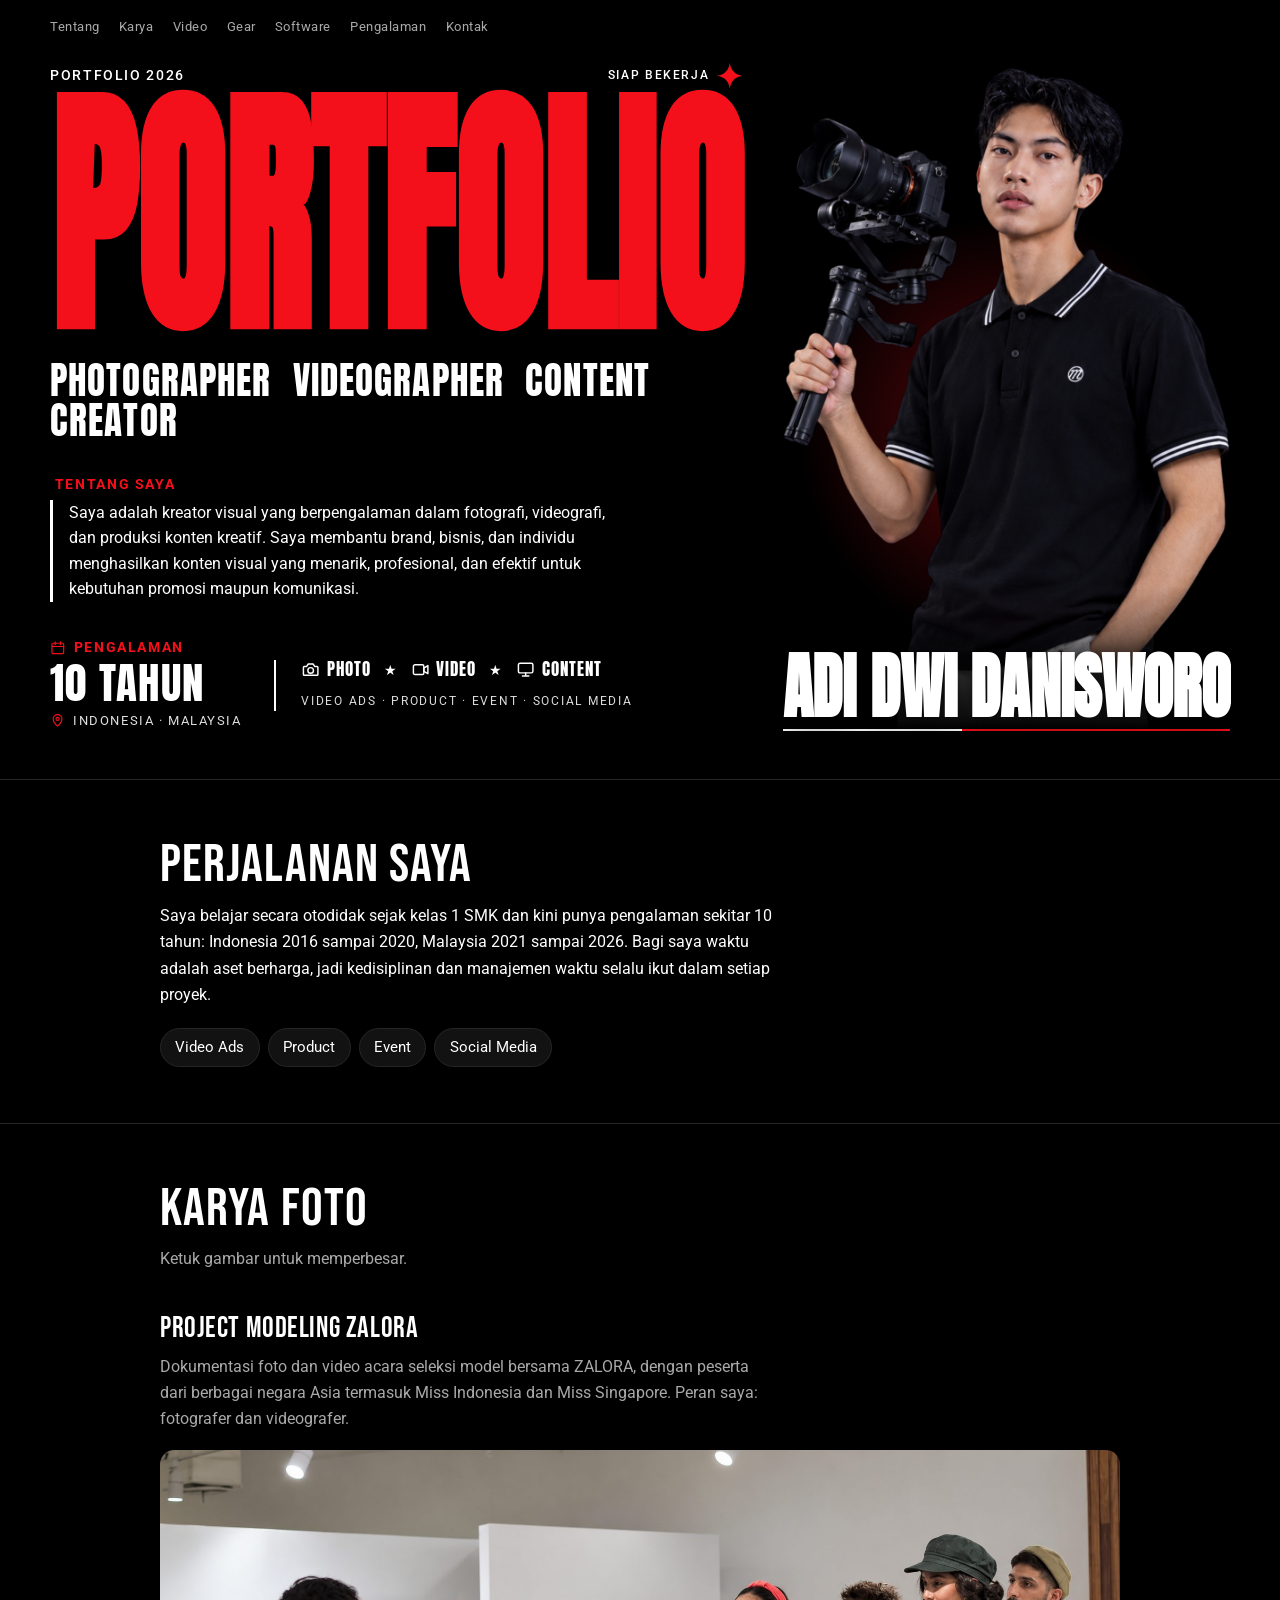
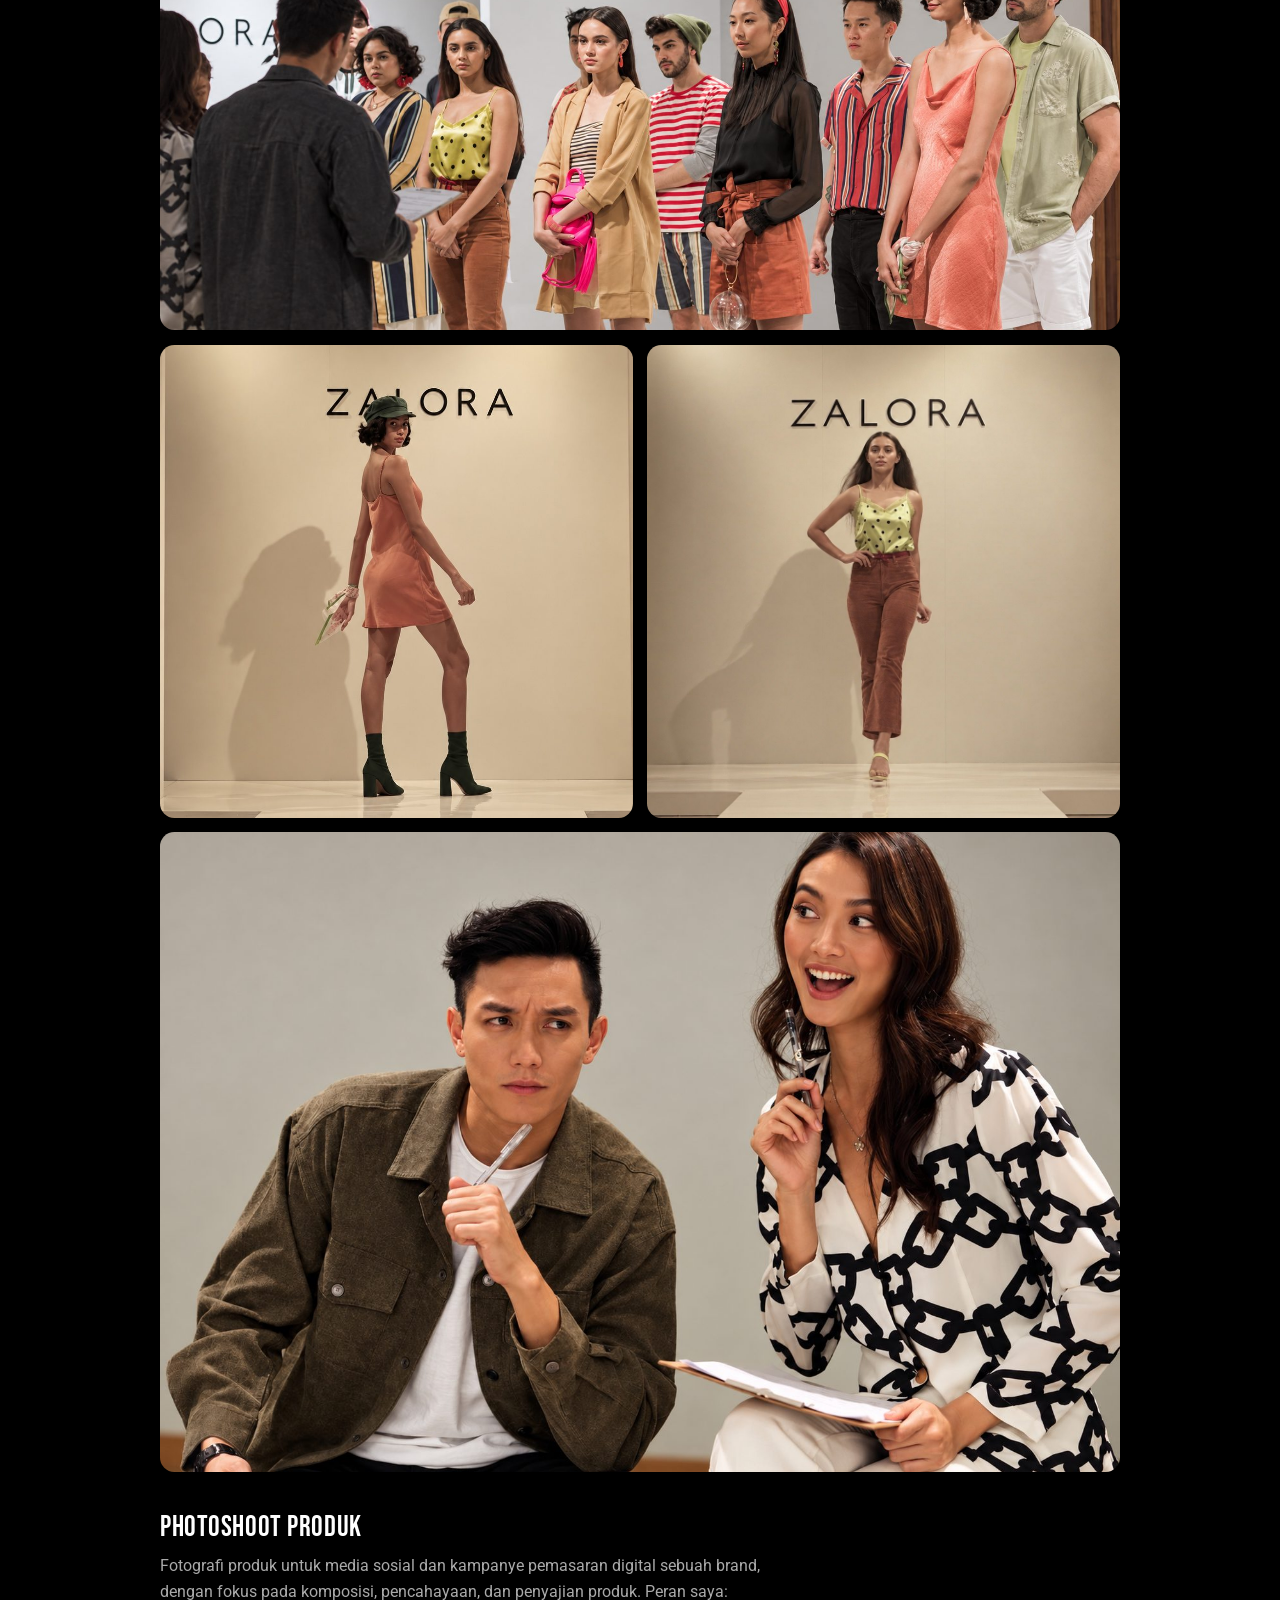
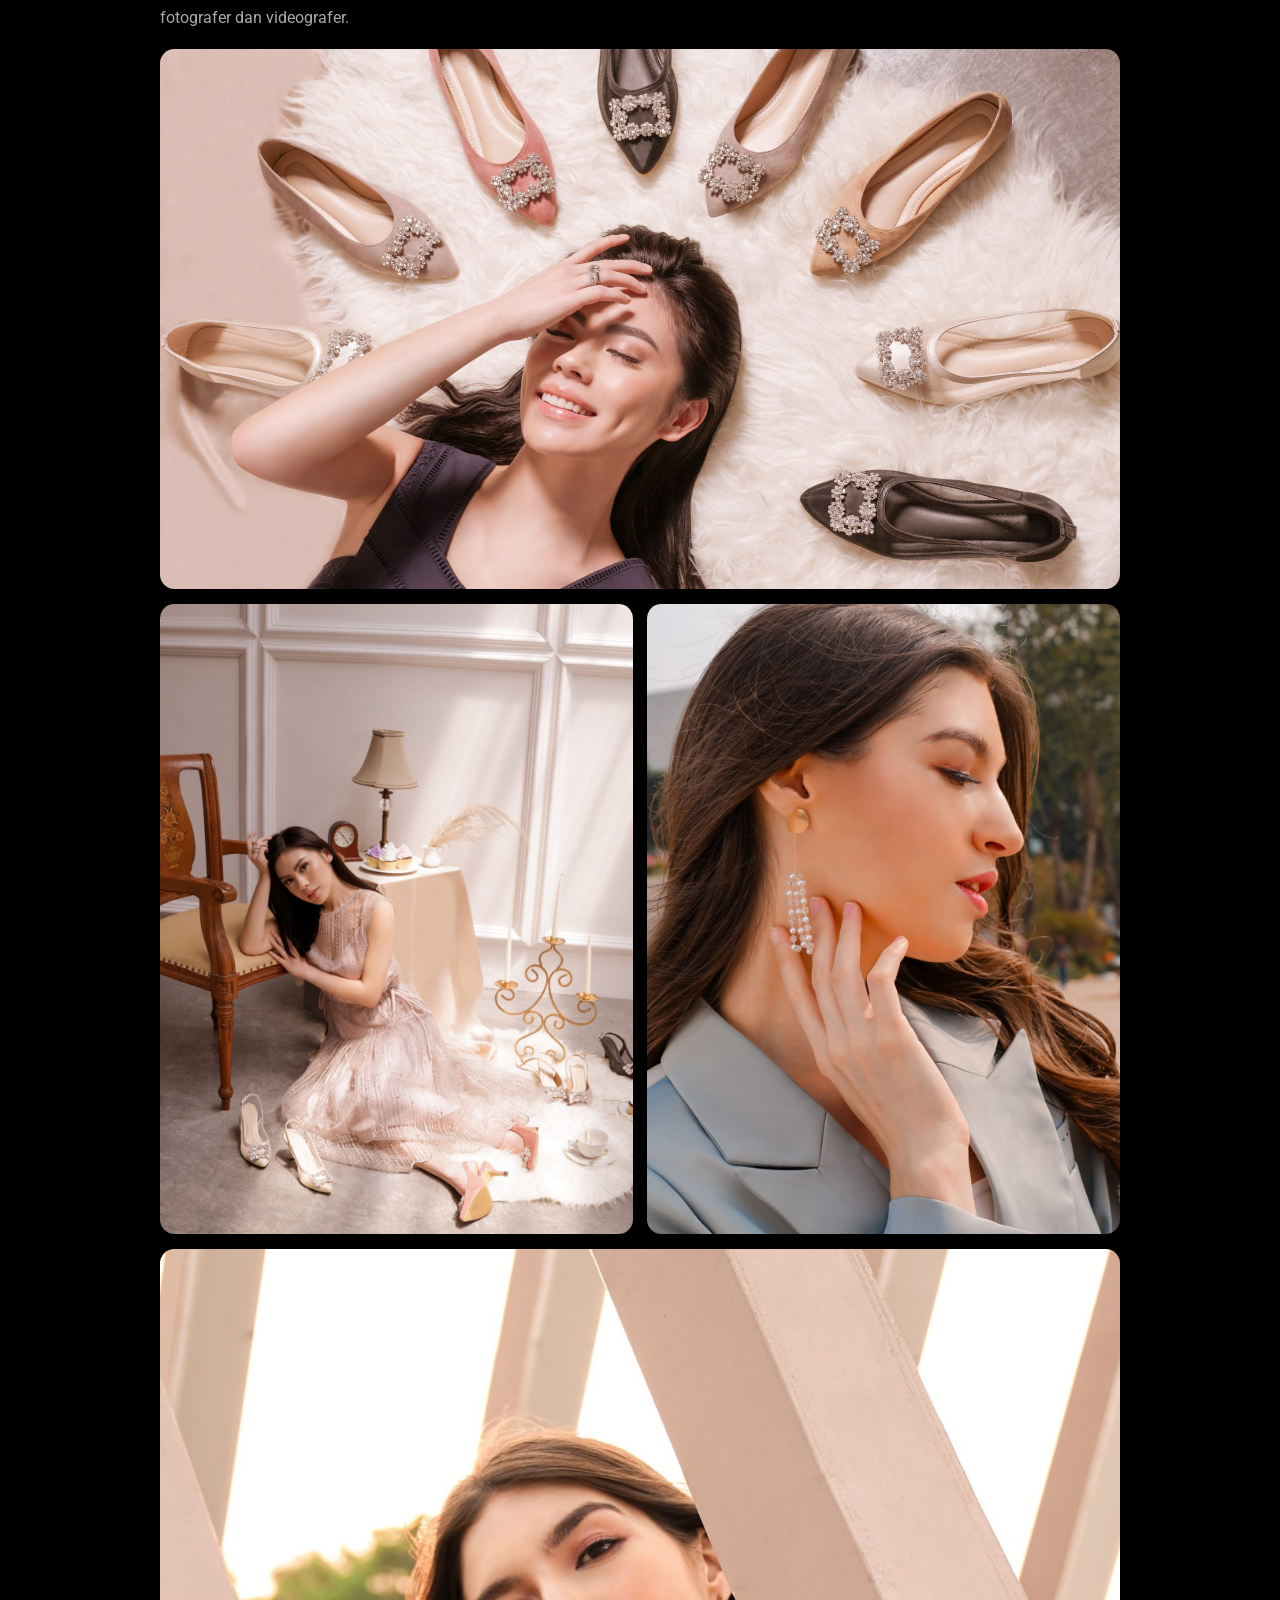
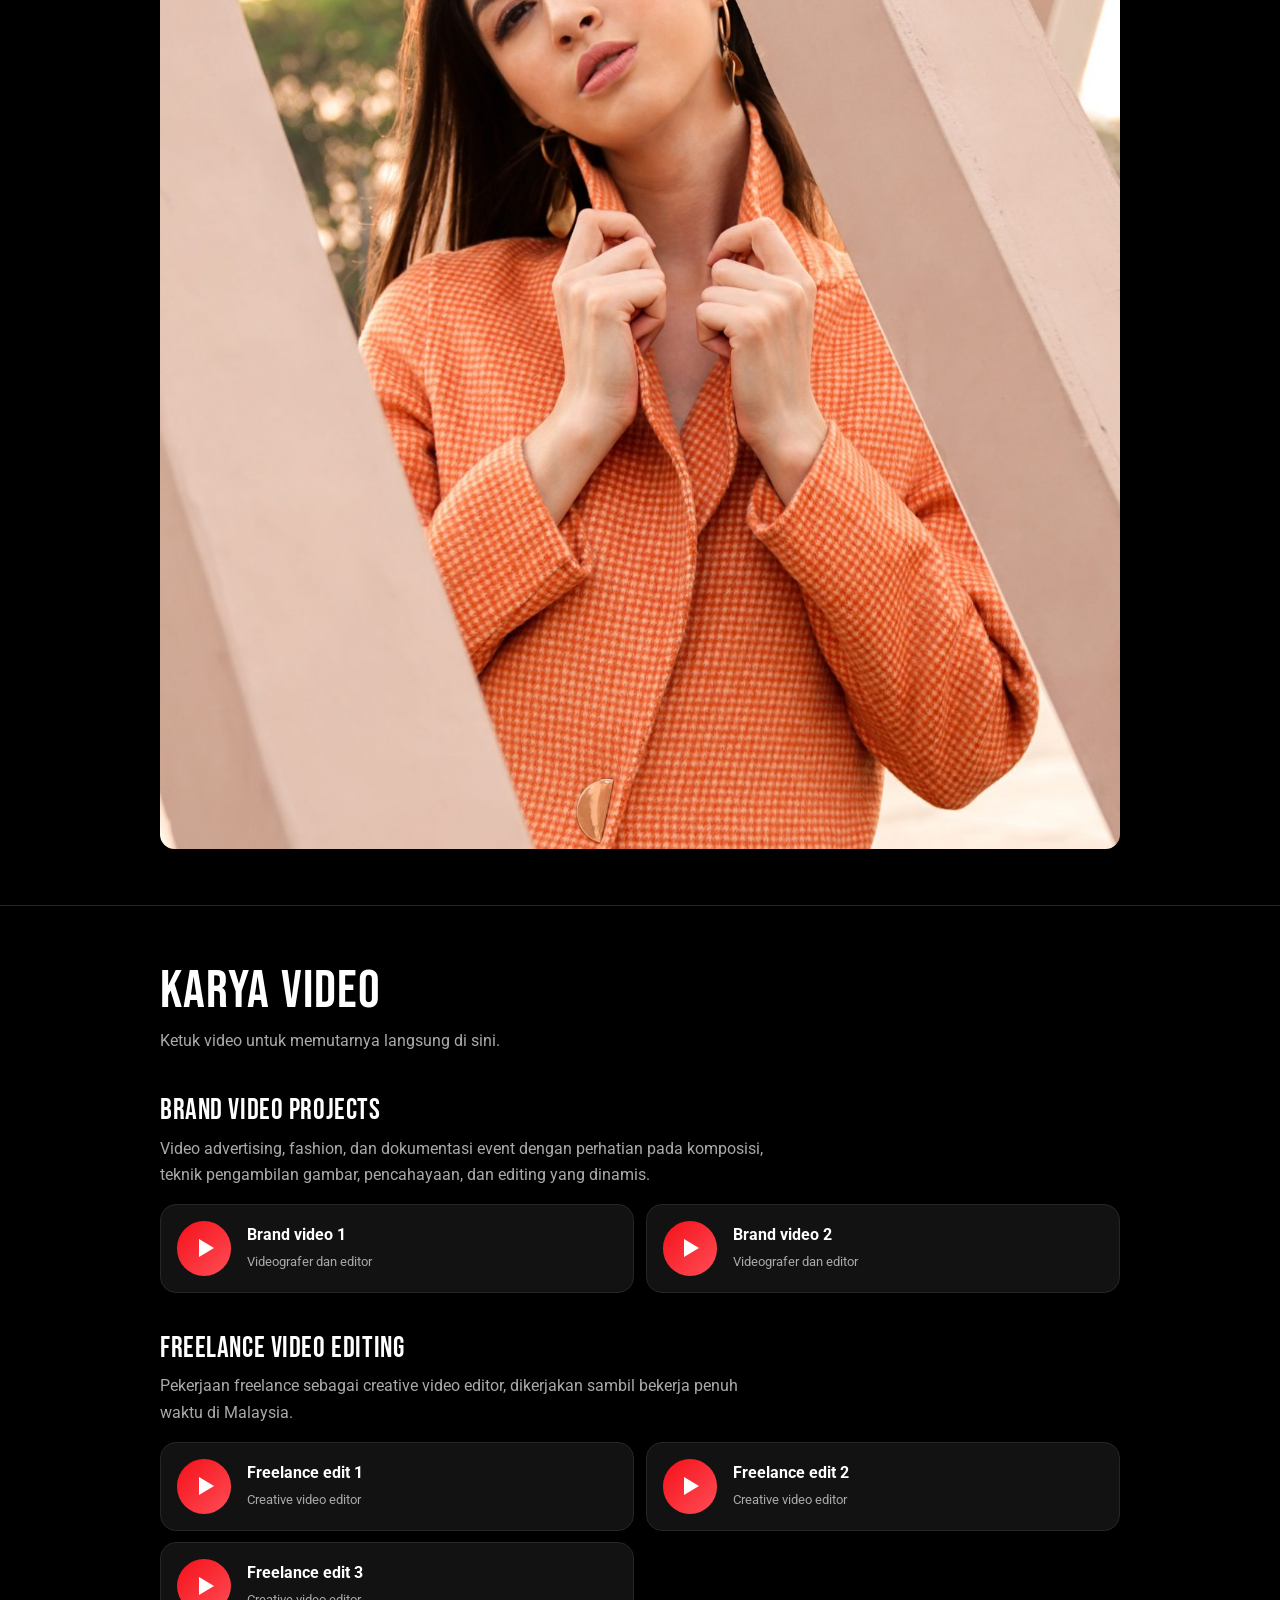
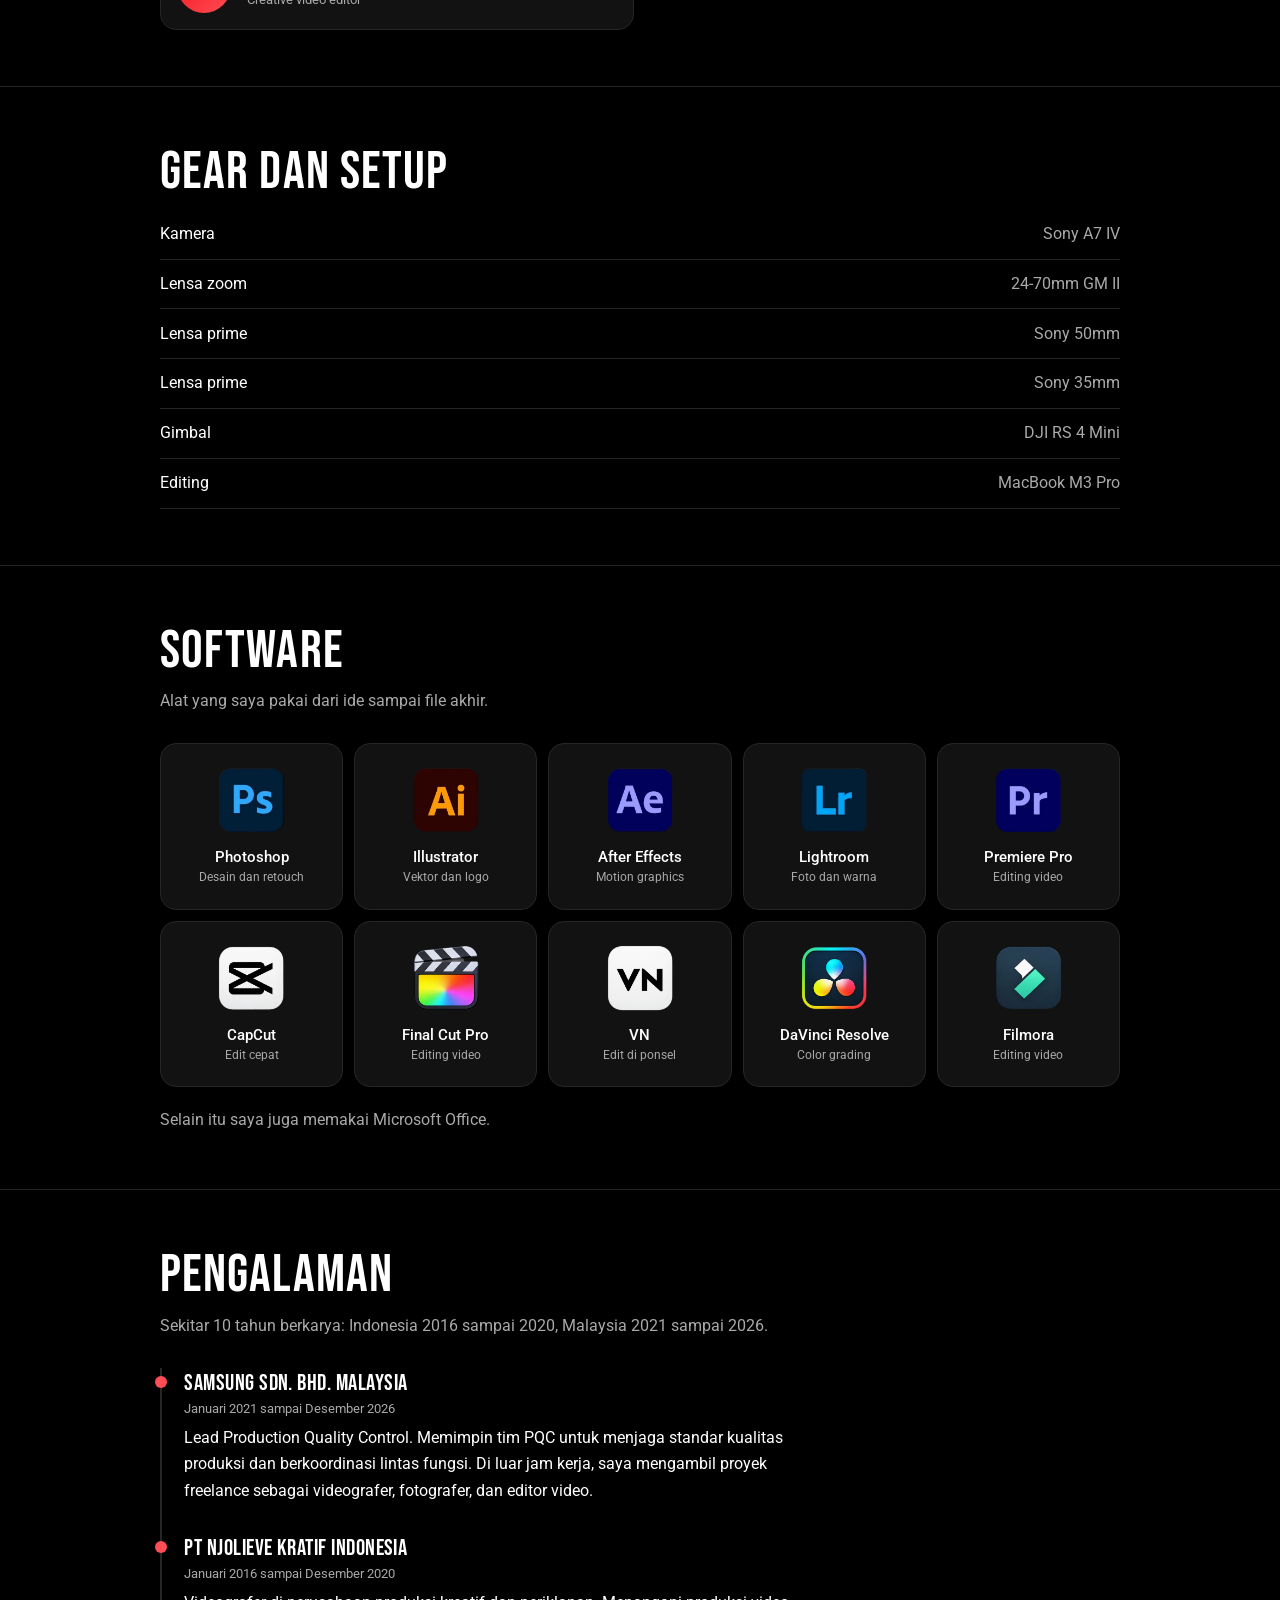
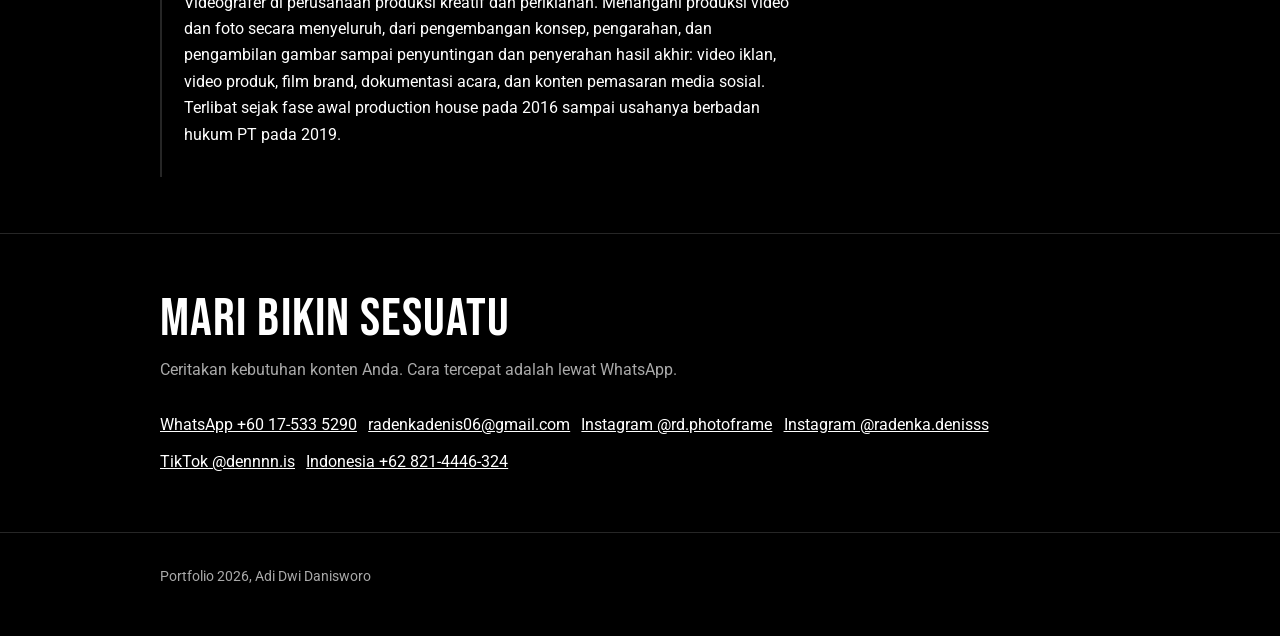
==== index 2.html @ 8a015403 "Add files via upload" ====
<!DOCTYPE html>
<html lang="id">
<head>
<meta charset="utf-8">
<meta name="viewport" content="width=device-width, initial-scale=1, viewport-fit=cover">
<title>Adi Dwi Danisworo | Portfolio 2026</title>
<link rel="icon" href="favicon.svg" type="image/svg+xml">
<meta property="og:title" content="Adi Dwi Danisworo | Portfolio 2026">
<meta property="og:image" content="assets/images/adi-hero.png">
<meta name="description" content="Portofolio fotografi, videografi, dan editing untuk brand, influencer, dan pemilik bisnis.">
<link rel="stylesheet" href="https://fonts.googleapis.com/css2?family=Anton&family=Bebas+Neue&family=Roboto:wght@400;500;700&display=swap">
<link rel="stylesheet" href="style.css">
</head>
<body>

<header class="hero">
<div class="wrap">
<nav aria-label="Navigasi">
<a href="#tentang">Tentang</a><a href="#karya">Karya</a><a href="#video">Video</a><a href="#alat">Gear</a><a href="#software">Software</a><a href="#pengalaman">Pengalaman</a><a href="#kontak">Kontak</a>
</nav>
<div class="poster">
<div class="topbar"><span>PORTFOLIO 2026</span><span class="ready">SIAP BEKERJA <svg class="spark" viewBox="0 0 24 24" aria-hidden="true"><path d="M12 0c1 7 5 11 12 12-7 1-11 5-12 12-1-7-5-11-12-12 7-1 11-5 12-12z" fill="currentColor"/></svg></span></div>
<h1 aria-label="Portfolio"><svg viewBox="0 0 1000 340" role="presentation"><text x="0" y="322" font-size="380" textLength="1000" lengthAdjust="spacingAndGlyphs">PORTFOLIO</text></svg></h1>
<p class="roles">PHOTOGRAPHER VIDEOGRAPHER CONTENT CREATOR</p>
<figure class="hr"><img src="assets/images/adi-hero.png" alt="Adi Dwi Danisworo memegang kamera di atas gimbal" width="1000" height="1494"><figcaption><b aria-label="Adi Dwi Danisworo"><svg viewBox="0 0 1000 150" role="presentation"><text x="0" y="140" font-size="160" textLength="1000" lengthAdjust="spacingAndGlyphs">ADI DWI DANISWORO</text></svg></b><span class="line"></span></figcaption></figure>
<div class="about2" id="tentang"><h2 class="lab">TENTANG SAYA</h2><p>Saya adalah kreator visual yang berpengalaman dalam fotografi, videografi, dan produksi konten kreatif. Saya membantu brand, bisnis, dan individu menghasilkan konten visual yang menarik, profesional, dan efektif untuk kebutuhan promosi maupun komunikasi.</p></div>
<div class="facts">
<div class="exp"><p class="lab"><svg class="i" viewBox="0 0 24 24" aria-hidden="true"><rect x="3" y="5" width="18" height="16" rx="2"/><path d="M3 10h18M8 3v4M16 3v4"/></svg>PENGALAMAN</p><p class="big">10 TAHUN</p><p class="loc"><svg class="i" viewBox="0 0 24 24" aria-hidden="true"><path d="M12 21s7-6.2 7-11.5A7 7 0 0 0 5 9.5C5 14.8 12 21 12 21z"/><circle cx="12" cy="9.5" r="2.5"/></svg>INDONESIA · MALAYSIA</p></div>
<div class="cats"><p class="trio"><span><svg class="i" viewBox="0 0 24 24" aria-hidden="true"><path d="M4 8h3l2-3h6l2 3h3a1 1 0 0 1 1 1v9a1 1 0 0 1-1 1H4a1 1 0 0 1-1-1V9a1 1 0 0 1 1-1z"/><circle cx="12" cy="13" r="3.5"/></svg>PHOTO</span><i>★</i><span><svg class="i" viewBox="0 0 24 24" aria-hidden="true"><rect x="3" y="6" width="13" height="12" rx="2"/><path d="M16 10l5-3v10l-5-3z"/></svg>VIDEO</span><i>★</i><span><svg class="i" viewBox="0 0 24 24" aria-hidden="true"><rect x="3" y="4" width="18" height="12" rx="2"/><path d="M8 20h8M12 16v4"/></svg>CONTENT</span></p><p class="tagline">VIDEO ADS · PRODUCT · EVENT · SOCIAL MEDIA</p></div>
</div>
</div>
</div>
</header>

<main>
<section id="perjalanan" class="about">
<div class="wrap">
<h2>Perjalanan saya</h2>
<p>Saya belajar secara otodidak sejak kelas 1 SMK dan kini punya pengalaman sekitar 10 tahun: Indonesia 2016 sampai 2020, Malaysia 2021 sampai 2026. Bagi saya waktu adalah aset berharga, jadi kedisiplinan dan manajemen waktu selalu ikut dalam setiap proyek.</p>
<ul class="tags">
<li>Video Ads</li><li>Product</li><li>Event</li><li>Social Media</li>
</ul>
</div>
</section>

<section id="karya">
<div class="wrap">
<h2>Karya foto</h2>
<p class="sub">Ketuk gambar untuk memperbesar.</p>

<h3>Project modeling ZALORA</h3>
<p class="sub" style="margin-bottom:0">Dokumentasi foto dan video acara seleksi model bersama ZALORA, dengan peserta dari berbagai negara Asia termasuk Miss Indonesia dan Miss Singapore. Peran saya: fotografer dan videografer.</p>
<div class="mosaic">
<img class="w a21" src="assets/images/zalora-grup.jpg" alt="Para peserta seleksi model ZALORA berbaris mendengarkan arahan" loading="lazy">
<img class="a11" src="assets/images/zalora-topi.jpg" alt="Model berpose di depan logo ZALORA dengan topi hijau" loading="lazy">
<img class="a11" src="assets/images/zalora-runway.jpg" alt="Model berjalan di runway ZALORA" loading="lazy">
<img class="w a32" src="assets/images/zalora-juri.jpg" alt="Dua juri mencatat saat seleksi model" loading="lazy">
</div>

<h3>Photoshoot produk</h3>
<p class="sub" style="margin-bottom:0">Fotografi produk untuk media sosial dan kampanye pemasaran digital sebuah brand, dengan fokus pada komposisi, pencahayaan, dan penyajian produk. Peran saya: fotografer dan videografer.</p>
<div class="mosaic">
<img class="w a169" src="assets/images/produk-sepatu.jpg" alt="Model berbaring di karpet bulu dikelilingi sepatu flat berhias kristal" loading="lazy">
<img class="a34" src="assets/images/produk-kursi.jpg" alt="Model duduk di samping kursi klasik dengan sepatu hak tinggi di sekitarnya" loading="lazy">
<img class="a34" src="assets/images/produk-anting.jpg" alt="Close-up anting manik-manik dengan blazer abu-abu" loading="lazy">
<img class="w a45" src="assets/images/produk-jaket.jpg" alt="Model dengan mantel oranye di antara balok beton" loading="lazy">
</div>
</div>
</section>

<section id="video">
<div class="wrap">
<h2>Karya video</h2>
<p class="sub">Ketuk video untuk memutarnya langsung di sini.</p>

<h3>Brand video projects</h3>
<p class="sub" style="margin-bottom:0">Video advertising, fashion, dan dokumentasi event dengan perhatian pada komposisi, teknik pengambilan gambar, pencahayaan, dan editing yang dinamis.</p>
<div class="vids">
<div class="vid" data-id="1EBnQZQ3IxUgjmAhiGLMhx25iZJbSlHqN"><button type="button" class="vbtn"><span class="play"></span><span><b>Brand video 1</b><small>Videografer dan editor</small></span></button></div>
<div class="vid" data-id="1_sR3R-W6dTUoqHLaCCh3W-YQVJC3bsXZ"><button type="button" class="vbtn"><span class="play"></span><span><b>Brand video 2</b><small>Videografer dan editor</small></span></button></div>
</div>

<h3>Freelance video editing</h3>
<p class="sub" style="margin-bottom:0">Pekerjaan freelance sebagai creative video editor, dikerjakan sambil bekerja penuh waktu di Malaysia.</p>
<div class="vids">
<div class="vid" data-id="11sUFPBlH6JbHPIhqc1RoOEINfWGJs406"><button type="button" class="vbtn"><span class="play"></span><span><b>Freelance edit 1</b><small>Creative video editor</small></span></button></div>
<div class="vid" data-id="18ALA9jjjHBnhwu6onAmQ1Ac5joZSNJK-"><button type="button" class="vbtn"><span class="play"></span><span><b>Freelance edit 2</b><small>Creative video editor</small></span></button></div>
<div class="vid" data-id="12ujKWf9VUYb9aiE_YGRskacK6qzGVZDB"><button type="button" class="vbtn"><span class="play"></span><span><b>Freelance edit 3</b><small>Creative video editor</small></span></button></div>
</div>
</div>
</section>

<section id="alat">
<div class="wrap">
<h2>Gear dan setup</h2>
<ul class="list">
<li><span>Kamera</span><span>Sony A7 IV</span></li>
<li><span>Lensa zoom</span><span>24-70mm GM II</span></li>
<li><span>Lensa prime</span><span>Sony 50mm</span></li>
<li><span>Lensa prime</span><span>Sony 35mm</span></li>
<li><span>Gimbal</span><span>DJI RS 4 Mini</span></li>
<li><span>Editing</span><span>MacBook M3 Pro</span></li>
</ul>
</div>
</section>

<section id="software">
<div class="wrap">
<h2>Software</h2>
<p class="sub">Alat yang saya pakai dari ide sampai file akhir.</p>
<ul class="sw">
<li><span class="ic" style="--x:0;--y:0" role="img" aria-label="Logo Photoshop"></span><span class="nm"><b>Photoshop</b><small>Desain dan retouch</small></span></li>
<li><span class="ic" style="--x:1;--y:0" role="img" aria-label="Logo Illustrator"></span><span class="nm"><b>Illustrator</b><small>Vektor dan logo</small></span></li>
<li><span class="ic" style="--x:2;--y:0" role="img" aria-label="Logo After Effects"></span><span class="nm"><b>After Effects</b><small>Motion graphics</small></span></li>
<li><span class="ic" style="--x:3;--y:0" role="img" aria-label="Logo Lightroom"></span><span class="nm"><b>Lightroom</b><small>Foto dan warna</small></span></li>
<li><span class="ic" style="--x:4;--y:0" role="img" aria-label="Logo Premiere Pro"></span><span class="nm"><b>Premiere Pro</b><small>Editing video</small></span></li>
<li><span class="ic" style="--x:0;--y:1" role="img" aria-label="Logo CapCut"></span><span class="nm"><b>CapCut</b><small>Edit cepat</small></span></li>
<li><span class="ic" style="--x:1;--y:1" role="img" aria-label="Logo Final Cut Pro"></span><span class="nm"><b>Final Cut Pro</b><small>Editing video</small></span></li>
<li><span class="ic" style="--x:2;--y:1" role="img" aria-label="Logo VN"></span><span class="nm"><b>VN</b><small>Edit di ponsel</small></span></li>
<li><span class="ic" style="--x:3;--y:1" role="img" aria-label="Logo DaVinci Resolve"></span><span class="nm"><b>DaVinci Resolve</b><small>Color grading</small></span></li>
<li><span class="ic" style="--x:4;--y:1" role="img" aria-label="Logo Filmora"></span><span class="nm"><b>Filmora</b><small>Editing video</small></span></li>
</ul>
<p class="sub" style="margin:1.2rem 0 0">Selain itu saya juga memakai Microsoft Office.</p>
</div>
</section>

<section id="pengalaman">
<div class="wrap">
<h2>Pengalaman</h2>
<p class="sub">Sekitar 10 tahun berkarya: Indonesia 2016 sampai 2020, Malaysia 2021 sampai 2026.</p>
<div class="tl">
<div><b>Samsung Sdn. Bhd. Malaysia</b><small>Januari 2021 sampai Desember 2026</small><p>Lead Production Quality Control. Memimpin tim PQC untuk menjaga standar kualitas produksi dan berkoordinasi lintas fungsi. Di luar jam kerja, saya mengambil proyek freelance sebagai videografer, fotografer, dan editor video.</p></div>
<div><b>PT Njolieve Kratif Indonesia</b><small>Januari 2016 sampai Desember 2020</small><p>Videografer di perusahaan produksi kreatif dan periklanan. Menangani produksi video dan foto secara menyeluruh, dari pengembangan konsep, pengarahan, dan pengambilan gambar sampai penyuntingan dan penyerahan hasil akhir: video iklan, video produk, film brand, dokumentasi acara, dan konten pemasaran media sosial. Terlibat sejak fase awal production house pada 2016 sampai usahanya berbadan hukum PT pada 2019.</p></div>
</div>
</div>
</section>

<section id="kontak">
<div class="wrap">
<h2>Mari bikin sesuatu</h2>
<p class="sub">Ceritakan kebutuhan konten Anda. Cara tercepat adalah lewat WhatsApp.</p>
<div class="contact">
<a class="btn main" href="https://wa.me/60175335290" target="_blank" rel="noopener">WhatsApp +60 17-533 5290</a>
<a class="btn" href="mailto:radenkadenis06@gmail.com">radenkadenis06@gmail.com</a>
<a class="btn" href="https://www.instagram.com/rd.photoframe" target="_blank" rel="noopener">Instagram @rd.photoframe</a>
<a class="btn" href="https://www.instagram.com/radenka.denisss" target="_blank" rel="noopener">Instagram @radenka.denisss</a>
<a class="btn" href="https://www.tiktok.com/@dennnn.is" target="_blank" rel="noopener">TikTok @dennnn.is</a>
<a class="btn" href="tel:+628214446324">Indonesia +62 821-4446-324</a>
</div>
</div>
</section>
</main>

<footer><div class="wrap">Portfolio 2026, Adi Dwi Danisworo</div></footer>

<dialog id="lb" aria-label="Pratinjau gambar"><img alt=""></dialog>
<script src="script.js" defer></script>
<script>
(function(){var i=document.querySelector('.hr img'),n=['adi-hero.PNG','hero.png','hero.PNG','hero.JPEG','hero.jpg'],k=0;
if(!i)return;i.addEventListener('error',function(){if(k<n.length){i.src='assets/images/'+n[k++];}});})();
</script>
</body>
</html>
---- style.css ----
:root{--ink:#000;--panel:#121212;--line:#262626;--text:#fff;--muted:#a9a9a9;--lav:#f4101a;--red:#f4101a;--peach:#ff4d55;
--display:"Bebas Neue","Oswald","Arial Narrow",sans-serif;--head:"Anton","Impact","Haettenschweiler","Arial Narrow Bold",sans-serif;--cond:"Bebas Neue","Oswald","Arial Narrow",sans-serif;--body:"Roboto",system-ui,-apple-system,"Segoe UI",sans-serif;
color-scheme:dark;box-sizing:border-box;padding-top:env(safe-area-inset-top,0px);padding-bottom:env(safe-area-inset-bottom,0px)}
html{scroll-behavior:smooth;scroll-padding-top:env(safe-area-inset-top,0px)}
*,*::before,*::after{box-sizing:inherit}
body{margin:0;background:var(--ink);color:var(--text);font:400 1rem/1.65 var(--body);-webkit-text-size-adjust:100%}
a{color:inherit}
img{display:block;max-width:100%}
.wrap{width:min(100% - 2.5rem,960px);margin-inline:auto}
:focus-visible{outline:2px solid var(--lav);outline-offset:3px}

/* hero poster */
.hero{padding:1rem 0 3rem;background:#000;overflow:hidden}
.hero .wrap{width:min(100% - 2.5rem,1180px)}
nav{display:flex;flex-wrap:wrap;gap:.4rem 1.2rem;font-size:.82rem;color:var(--muted);margin-bottom:1.6rem;letter-spacing:.04em}
nav a{text-decoration:none}
nav a:hover{color:#fff}
.poster{display:grid;grid-template-columns:minmax(0,1fr);gap:1rem}
.topbar{display:flex;justify-content:space-between;align-items:center;font:500 .85rem/1 var(--body);letter-spacing:.12em}
.ready{display:flex;align-items:center;gap:.5rem;font-size:.72rem}
.spark{width:1.6rem;height:1.6rem;color:var(--red)}
h1{margin:0;line-height:0;color:var(--red)}
h1 svg{display:block;width:100%;height:auto;overflow:visible}
h1 text{fill:currentColor;font-family:var(--head)}
.roles{margin:0;font:400 clamp(1.3rem,5.6vw,1.9rem)/1.1 var(--head);letter-spacing:.03em;word-spacing:.3em}
.hr{position:relative;margin:.5rem auto 0;width:min(100%,400px)}
.hr::before{content:"";position:absolute;inset:10% -15% 0;background:radial-gradient(closest-side,rgba(244,16,26,.38),rgba(244,16,26,0) 72%);z-index:0}
.hr img{position:relative;z-index:1;width:100%;height:auto}
.hr figcaption{position:absolute;z-index:2;left:0;right:0;bottom:0;text-align:center}
.hr b{display:block;line-height:0;filter:drop-shadow(0 2px 12px #000)}
.hr b svg{display:block;width:100%;height:auto;overflow:visible}
.hr b text{fill:#fff;font-family:var(--head)}
.line{display:block;height:2px;margin-top:.5rem;background:linear-gradient(90deg,#fff 0 40%,var(--red) 40%)}
.lab{margin:0 0 .5rem;font:700 .85rem/1 var(--body);letter-spacing:.12em;color:var(--red)}
.about2 .lab{padding-left:.3rem}
.about2 p{margin:0;padding-left:1rem;border-left:3px solid #fff;max-width:36rem;line-height:1.6}
.facts{display:grid;gap:1.4rem}
.exp .lab{display:flex;align-items:center;gap:.5rem;margin-bottom:.2rem}
.exp .big{margin:0;font:400 2.7rem/1.1 var(--head);letter-spacing:.03em}
.loc{display:flex;align-items:center;gap:.5rem;margin:.2rem 0 0;font-size:.82rem;letter-spacing:.12em;color:#ddd}
.i{width:1.15em;height:1.15em;flex:none;fill:none;stroke:currentColor;stroke-width:1.8;stroke-linecap:round;stroke-linejoin:round}
.exp .i{color:var(--red)}
.trio{display:flex;align-items:center;flex-wrap:wrap;gap:.5rem .8rem;margin:0 0 .7rem;font:400 1.05rem/1 var(--head);letter-spacing:.06em}
.trio span{display:flex;align-items:center;gap:.4rem}
.trio i{font-style:normal;font-size:.9rem}
.tagline{margin:0;font-size:.78rem;letter-spacing:.14em;color:#ddd}

/* sections */
section{padding:3.5rem 0;border-top:1px solid var(--line)}
h2{font:800 clamp(1.9rem,6vw,2.8rem)/1.05 var(--display);margin:0 0 .6rem;letter-spacing:-.01em}
.sub{color:var(--muted);max-width:38rem;margin:0 0 1.8rem}
h3{font:600 1.25rem/1.25 var(--display);margin:2.4rem 0 .4rem}
.about p{max-width:40rem;margin:0 0 1rem}
.tags{display:flex;flex-wrap:wrap;gap:.5rem;padding:0;margin:1.2rem 0 0;list-style:none}
.tags li{padding:.4rem .9rem;border:1px solid var(--line);border-radius:999px;font-size:.92rem;background:var(--panel)}

.mosaic{display:grid;grid-template-columns:1fr 1fr;gap:.6rem;margin-top:1.1rem}
.mosaic img{width:100%;height:100%;object-fit:cover;border-radius:.9rem;cursor:zoom-in;transition:transform .25s}
.mosaic img:hover{transform:scale(1.01)}
.mosaic .w{grid-column:1/-1}
.a169{aspect-ratio:16/9}.a21{aspect-ratio:2/1}.a32{aspect-ratio:3/2}.a11{aspect-ratio:1}.a34{aspect-ratio:3/4}.a45{aspect-ratio:4/5}

.vids{display:grid;gap:.7rem;margin-top:1rem}
.vid{display:flex;gap:1rem;align-items:center;padding:1rem;border:1px solid var(--line);border-radius:1rem;background:var(--panel);text-decoration:none;transition:border-color .2s}
.vid:hover{border-color:var(--peach)}
.play{flex:none;width:3.4rem;height:3.4rem;border-radius:50%;background:linear-gradient(135deg,var(--lav),var(--peach));display:grid;place-items:center}
.play::after{content:"";width:0;height:0;margin-left:4px;border-style:solid;border-width:9px 0 9px 15px;border-color:transparent transparent transparent #fff}
.vid b{display:block;font-weight:700}
.vid small{color:var(--muted)}

.two{display:grid;gap:2rem}
.list{list-style:none;padding:0;margin:.4rem 0 0}
.list li{padding:.7rem 0;border-bottom:1px solid var(--line);display:flex;justify-content:space-between;gap:1rem}
.list li span:last-child{color:var(--muted);text-align:right}

.tl{border-left:2px solid var(--line);margin:1.4rem 0 0;padding-left:1.4rem}
.tl div{position:relative;padding-bottom:1.8rem}
.tl div::before{content:"";position:absolute;left:calc(-1.4rem - 7px);top:.5rem;width:12px;height:12px;border-radius:50%;background:var(--peach)}
.tl b{display:block;font:600 1.1rem/1.3 var(--display)}
.tl small{color:var(--muted);display:block;margin-bottom:.3rem}
.tl p{margin:0;max-width:38rem}

.contact{display:flex;flex-wrap:wrap;gap:.7rem;margin-top:1.4rem}
footer{padding:2rem 0 3rem;color:var(--muted);font-size:.9rem;border-top:1px solid var(--line)}

dialog{border:0;padding:0;background:transparent;max-width:96vw;max-height:92vh}
dialog::backdrop{background:rgba(8,6,14,.88)}
dialog img{max-width:96vw;max-height:92vh;border-radius:.8rem;cursor:zoom-out}

@media(min-width:760px){
.two{grid-template-columns:1fr 1fr;gap:3rem}
.vids{grid-template-columns:1fr 1fr}
.mosaic{gap:.9rem}
}
@media(prefers-reduced-motion:reduce){h1 span{animation:none}html{scroll-behavior:auto}.mosaic img{transition:none}}

/* tipografi judul */
h2{font-weight:400;font-size:clamp(2.3rem,8vw,3.4rem);letter-spacing:.02em;text-transform:uppercase}
h3{font-weight:400;font-size:1.8rem;letter-spacing:.02em}
.tl b{font-weight:400;font-size:1.45rem;letter-spacing:.02em}
.hero h2.lab{font:700 .85rem/1 var(--body);letter-spacing:.12em;text-transform:none;margin:0 0 .5rem}

/* software */
.sw{list-style:none;padding:0;margin:1.2rem 0 0;display:grid;grid-template-columns:1fr 1fr;gap:.7rem}
.sw li{display:flex;align-items:center;gap:.8rem;padding:.8rem;border:1px solid var(--line);border-radius:1rem;background:var(--panel);transition:border-color .2s,transform .2s}
.sw li:hover{border-color:var(--red);transform:translateY(-2px)}
.ic{flex:none;width:3.2rem;height:3.2rem;border-radius:22%;background:url(assets/images/software.png) no-repeat;background-size:500% 200%;background-position:calc(var(--x)*25%) calc(var(--y)*100%)}
.nm b{display:block;font-weight:500;font-size:.95rem;line-height:1.25}
.nm small{display:block;color:var(--muted);font-size:.78rem}
@media(min-width:760px){
.poster{grid-template-columns:minmax(0,1.55fr) minmax(0,1fr);grid-template-areas:"top photo" "title photo" "roles photo" "about photo" "facts photo";grid-template-rows:repeat(4,auto) 1fr;column-gap:2.5rem;row-gap:1.1rem}
.topbar{grid-area:top}
h1{grid-area:title}
.roles{grid-area:roles;font-size:clamp(1.5rem,2.9vw,2.6rem)}
.hr{grid-area:photo;width:100%;align-self:end;margin:0}
.about2{grid-area:about;margin-top:1.2rem}
.facts{grid-area:facts;grid-template-columns:auto 1fr;align-items:center;align-self:end;gap:2rem}
.cats{border-left:2px solid #fff;padding-left:1.6rem}
.sw{grid-template-columns:repeat(5,1fr)}
.sw li{flex-direction:column;text-align:center;padding:1.3rem .6rem}
.ic{width:4.4rem;height:4.4rem}
}

/* pemutar video */
.vbtn{all:unset;box-sizing:border-box;display:flex;align-items:center;gap:1rem;width:100%;cursor:pointer;color:inherit}
.vbtn:focus-visible{outline:2px solid var(--lav);outline-offset:4px;border-radius:.6rem}
.vbtn b{display:block;font-weight:700}
.vbtn small{color:var(--muted)}
.vid.on{display:block;grid-column:1/-1;padding:.6rem}
.frame{position:relative;aspect-ratio:16/9;border-radius:.7rem;overflow:hidden;background:#000}
.frame iframe{position:absolute;inset:0;width:100%;height:100%;border:0}
.vopen{display:inline-block;margin:.7rem .4rem .3rem;color:var(--muted);font-size:.88rem}
.vopen:hover{color:#fff}
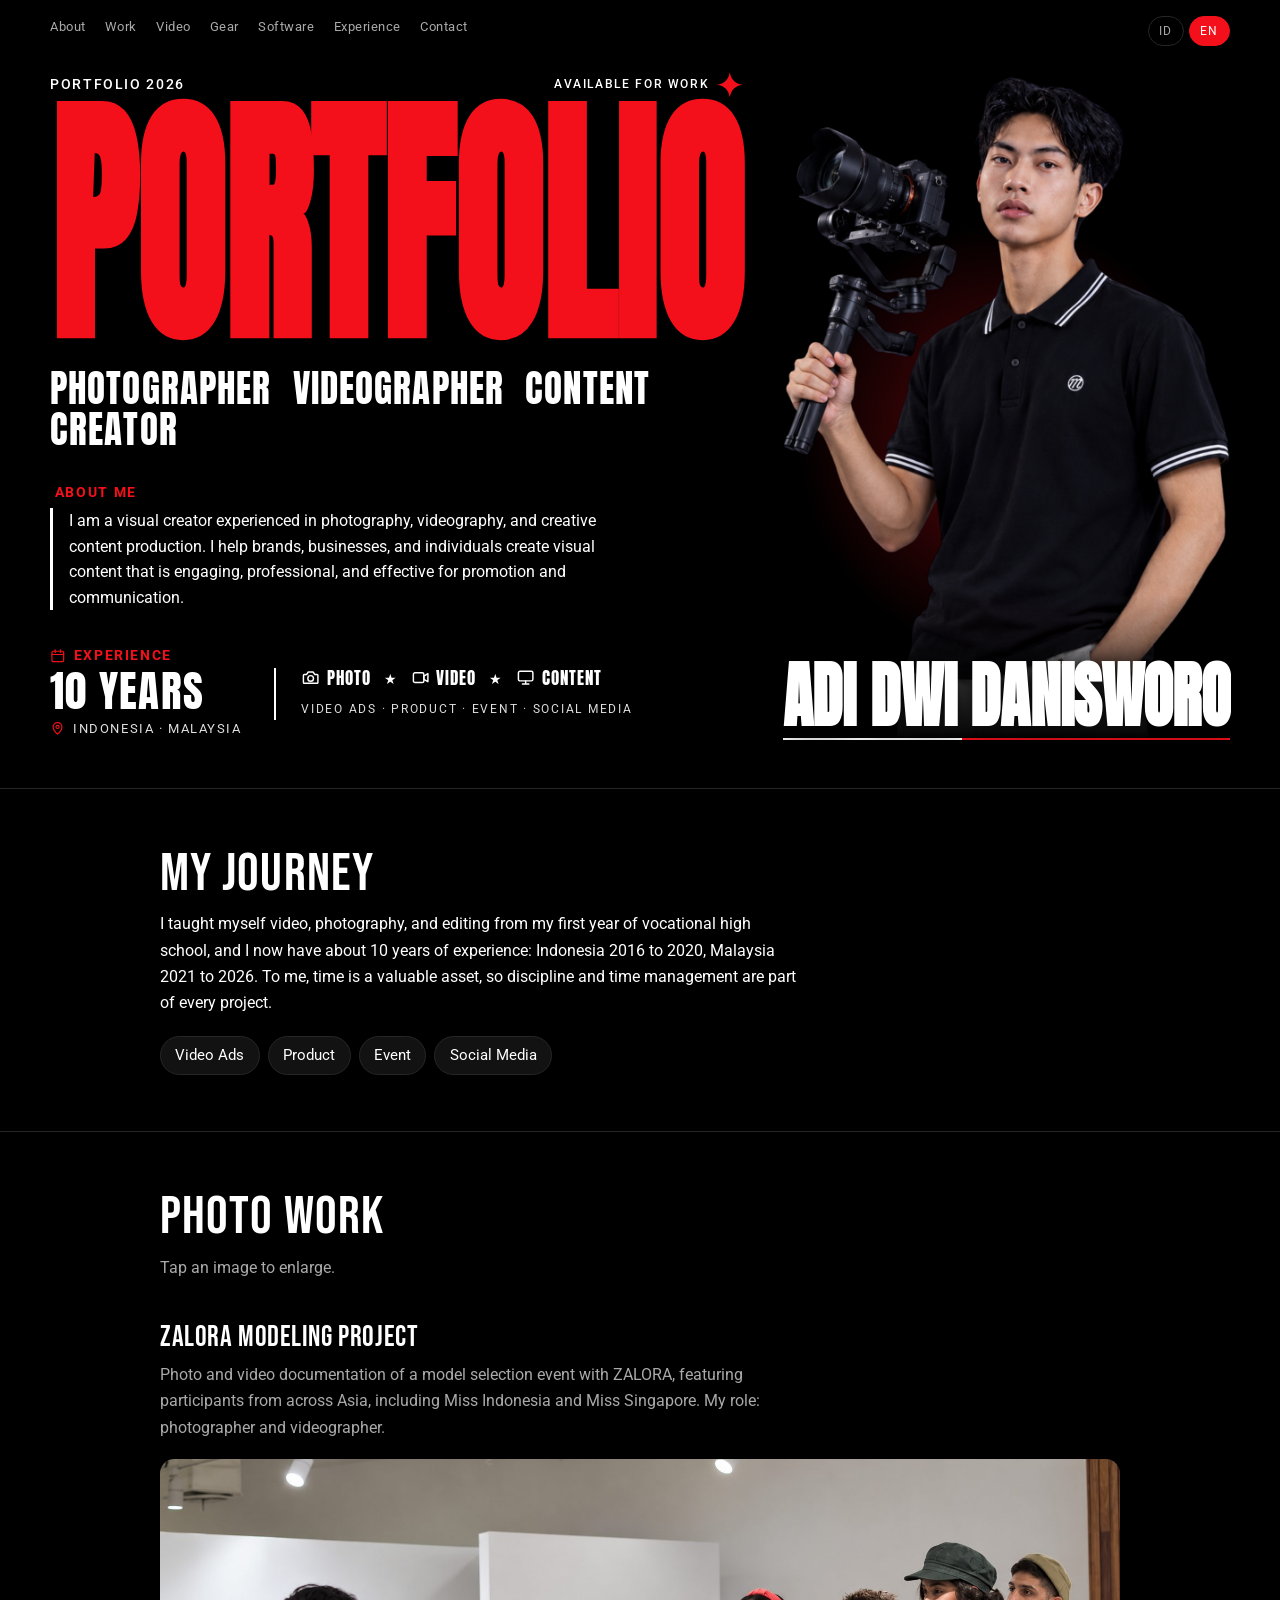
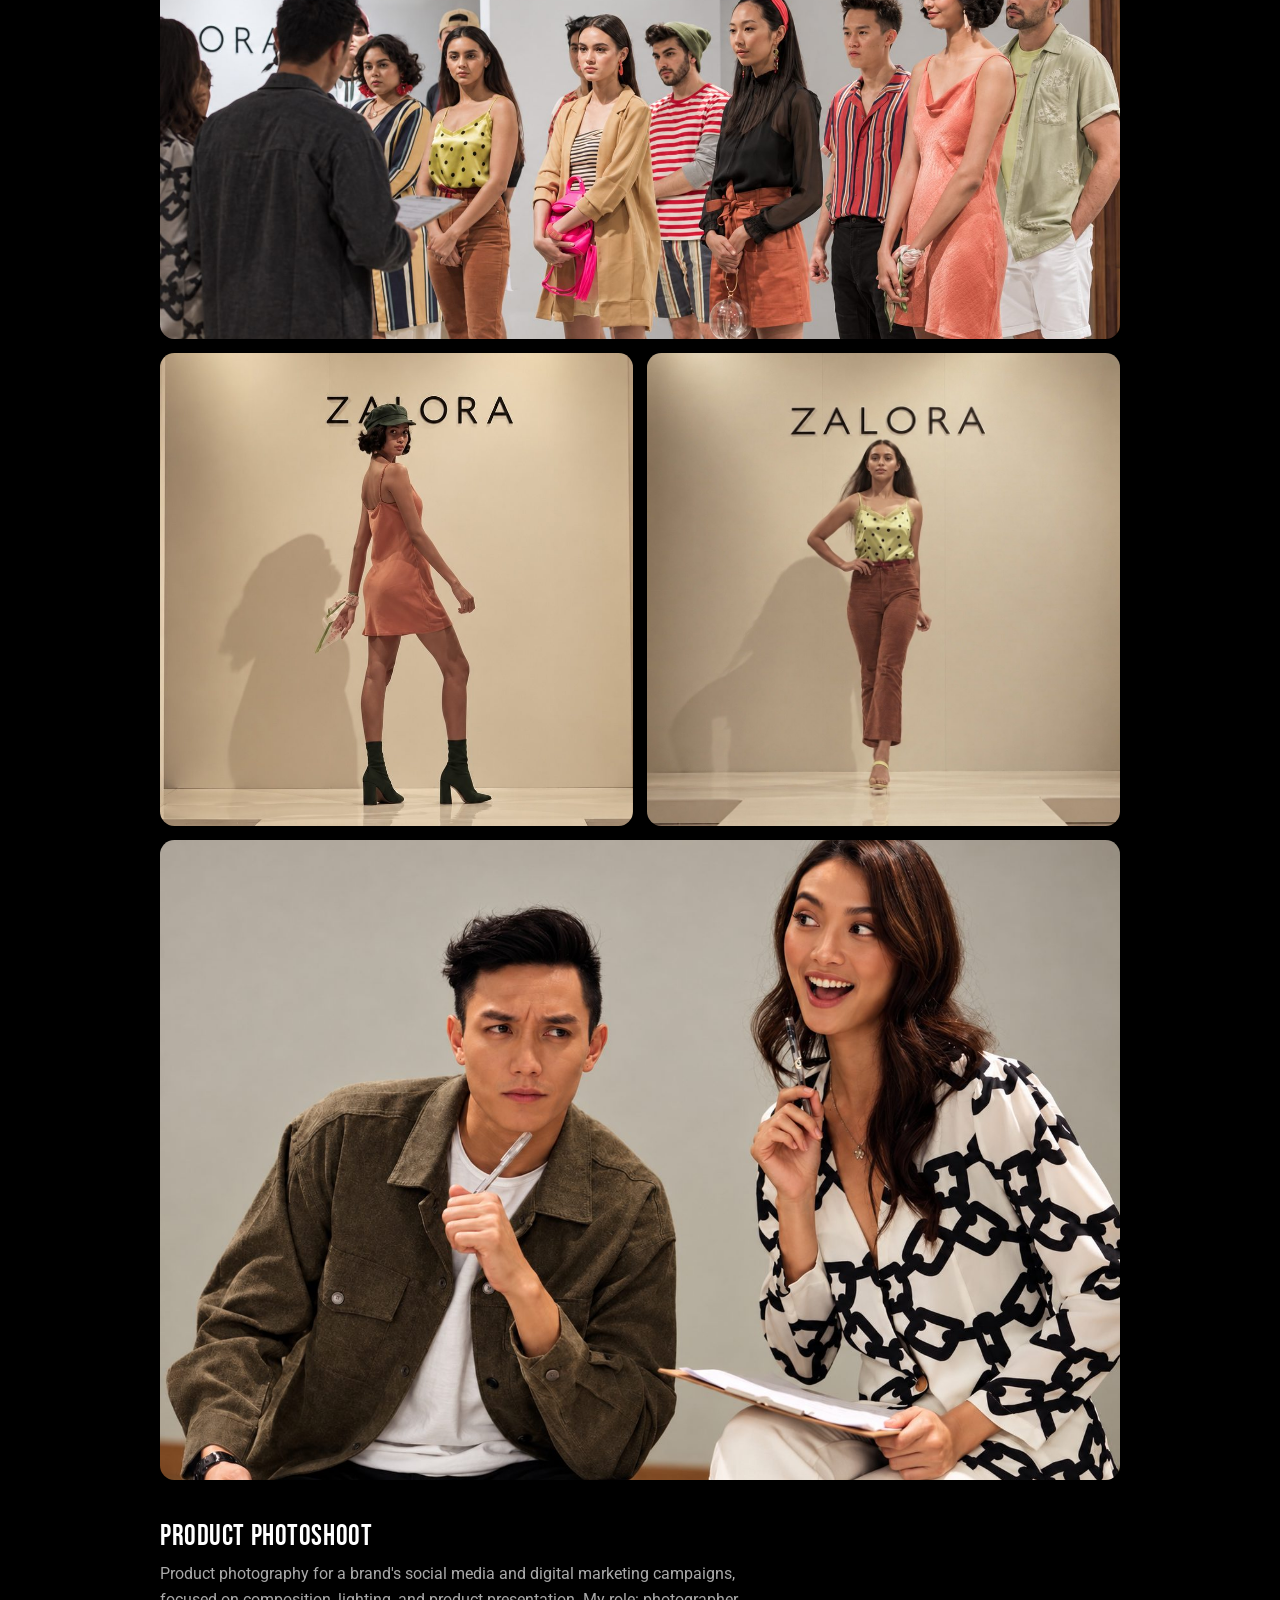
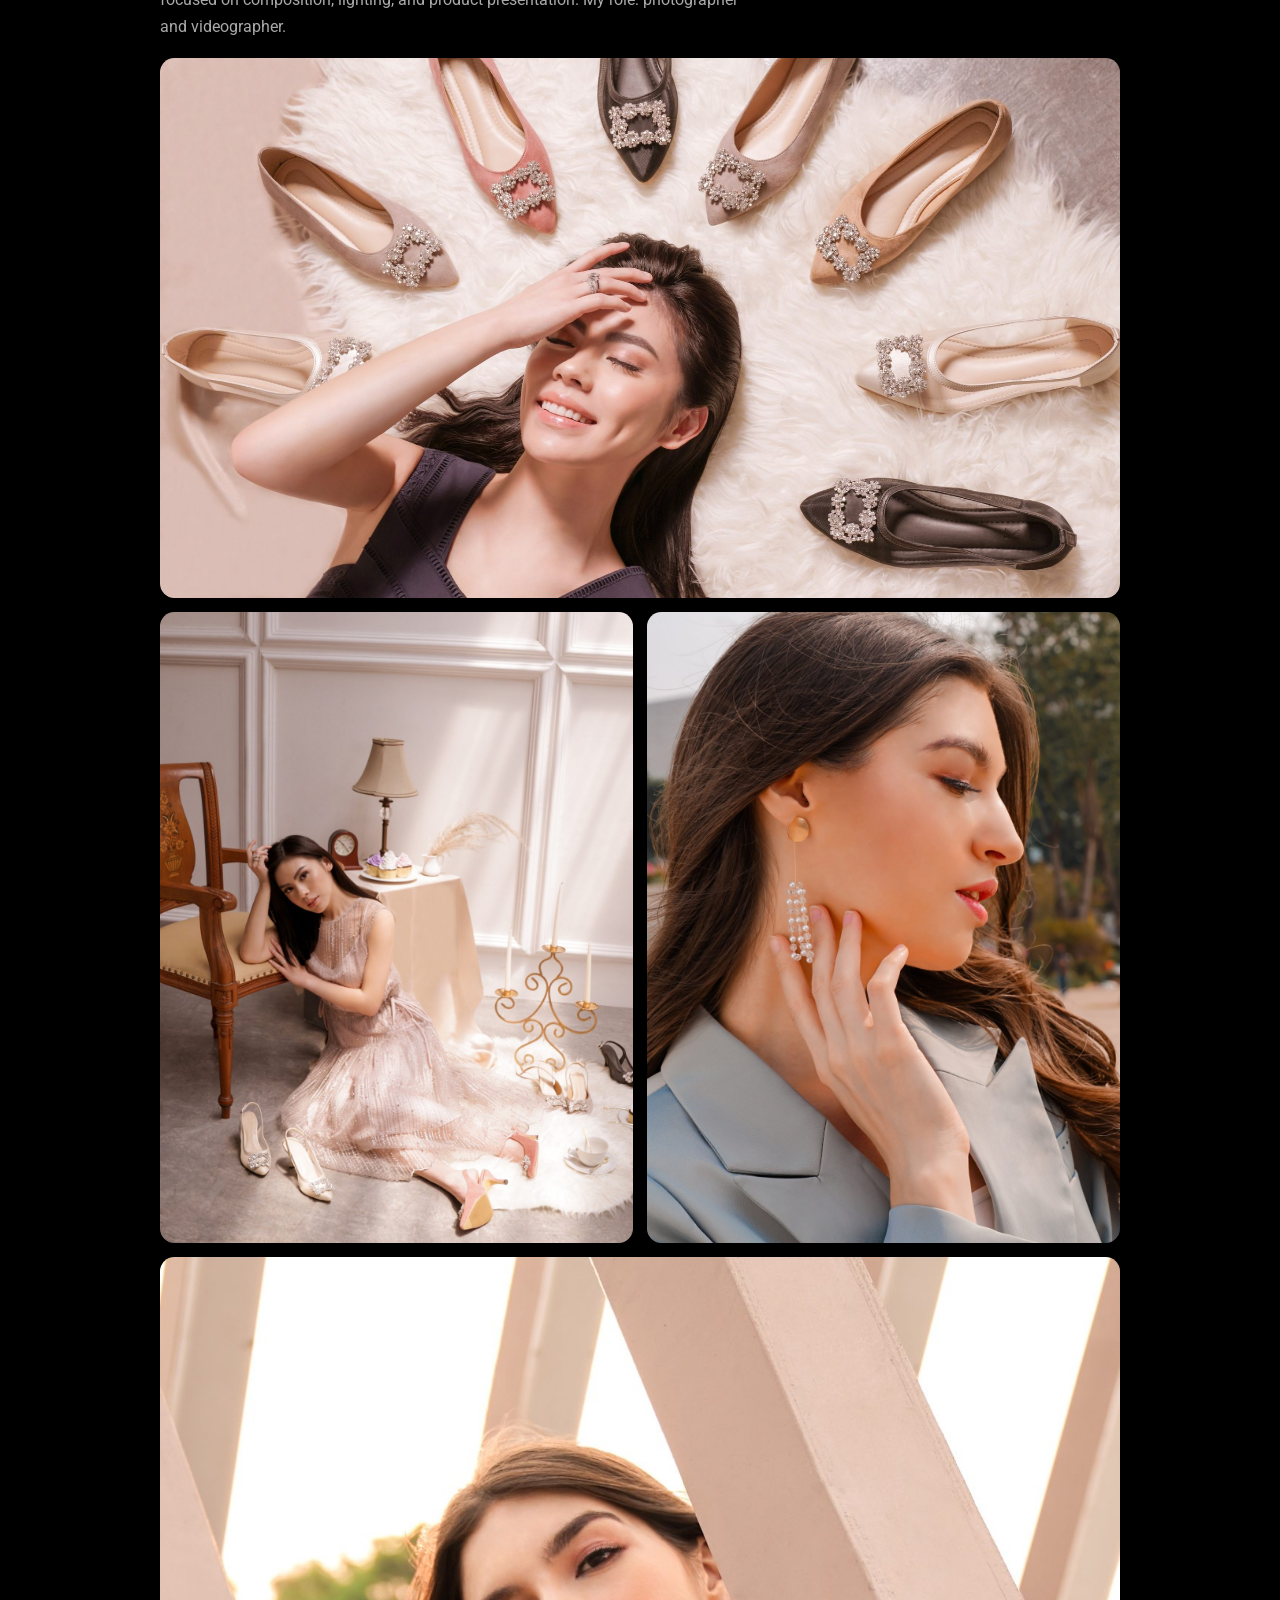
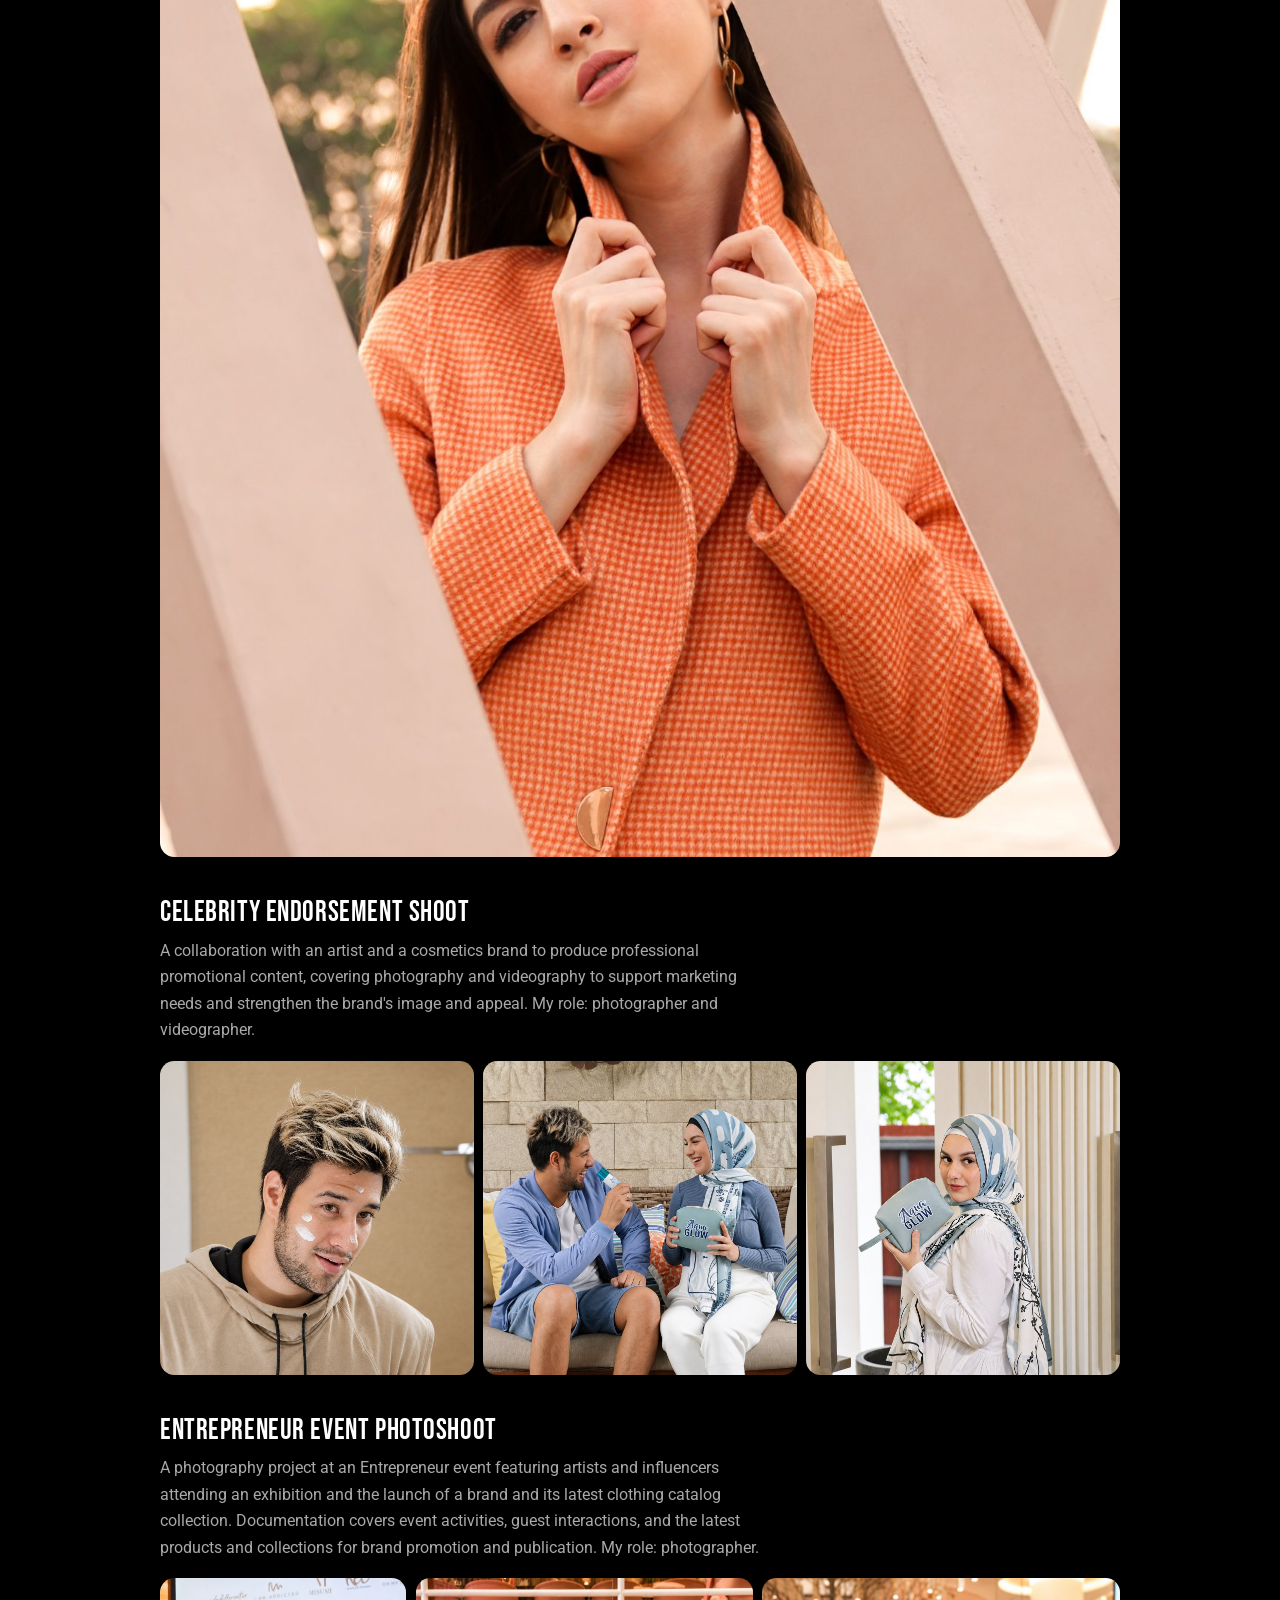
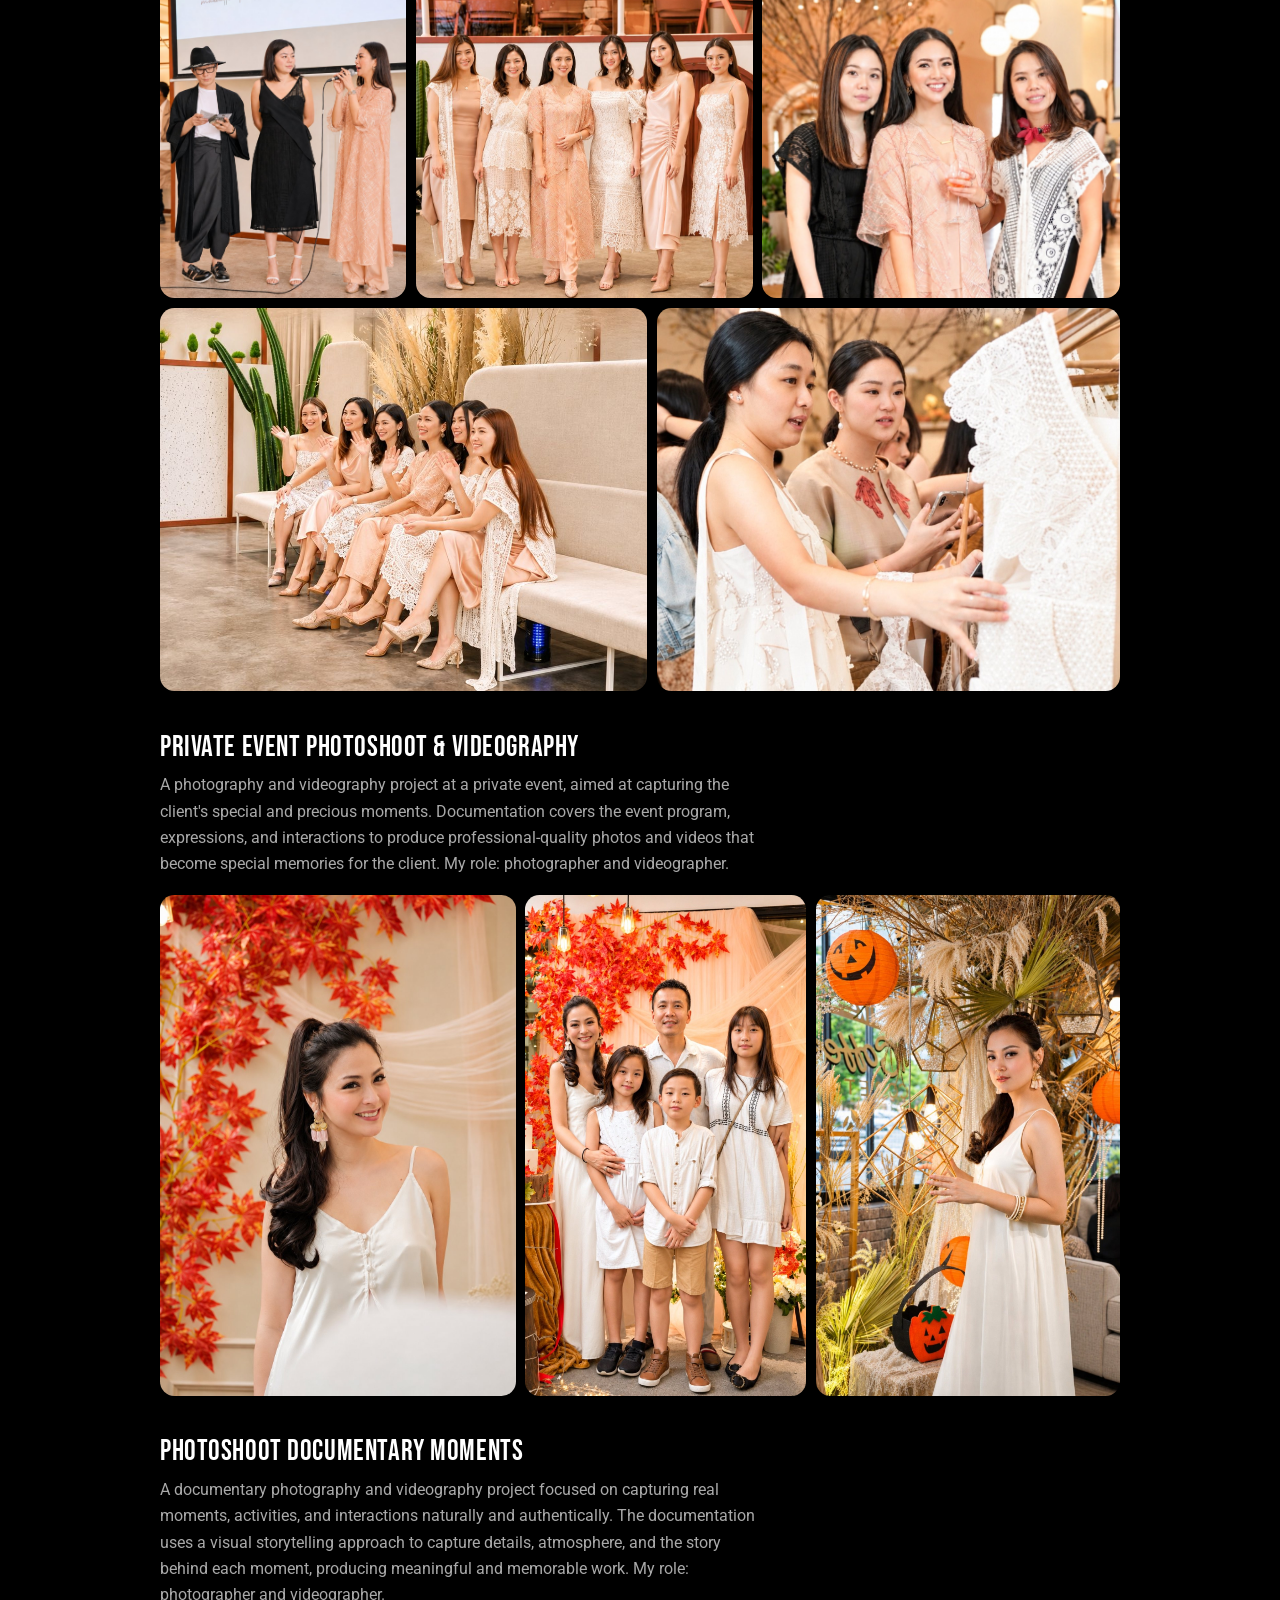
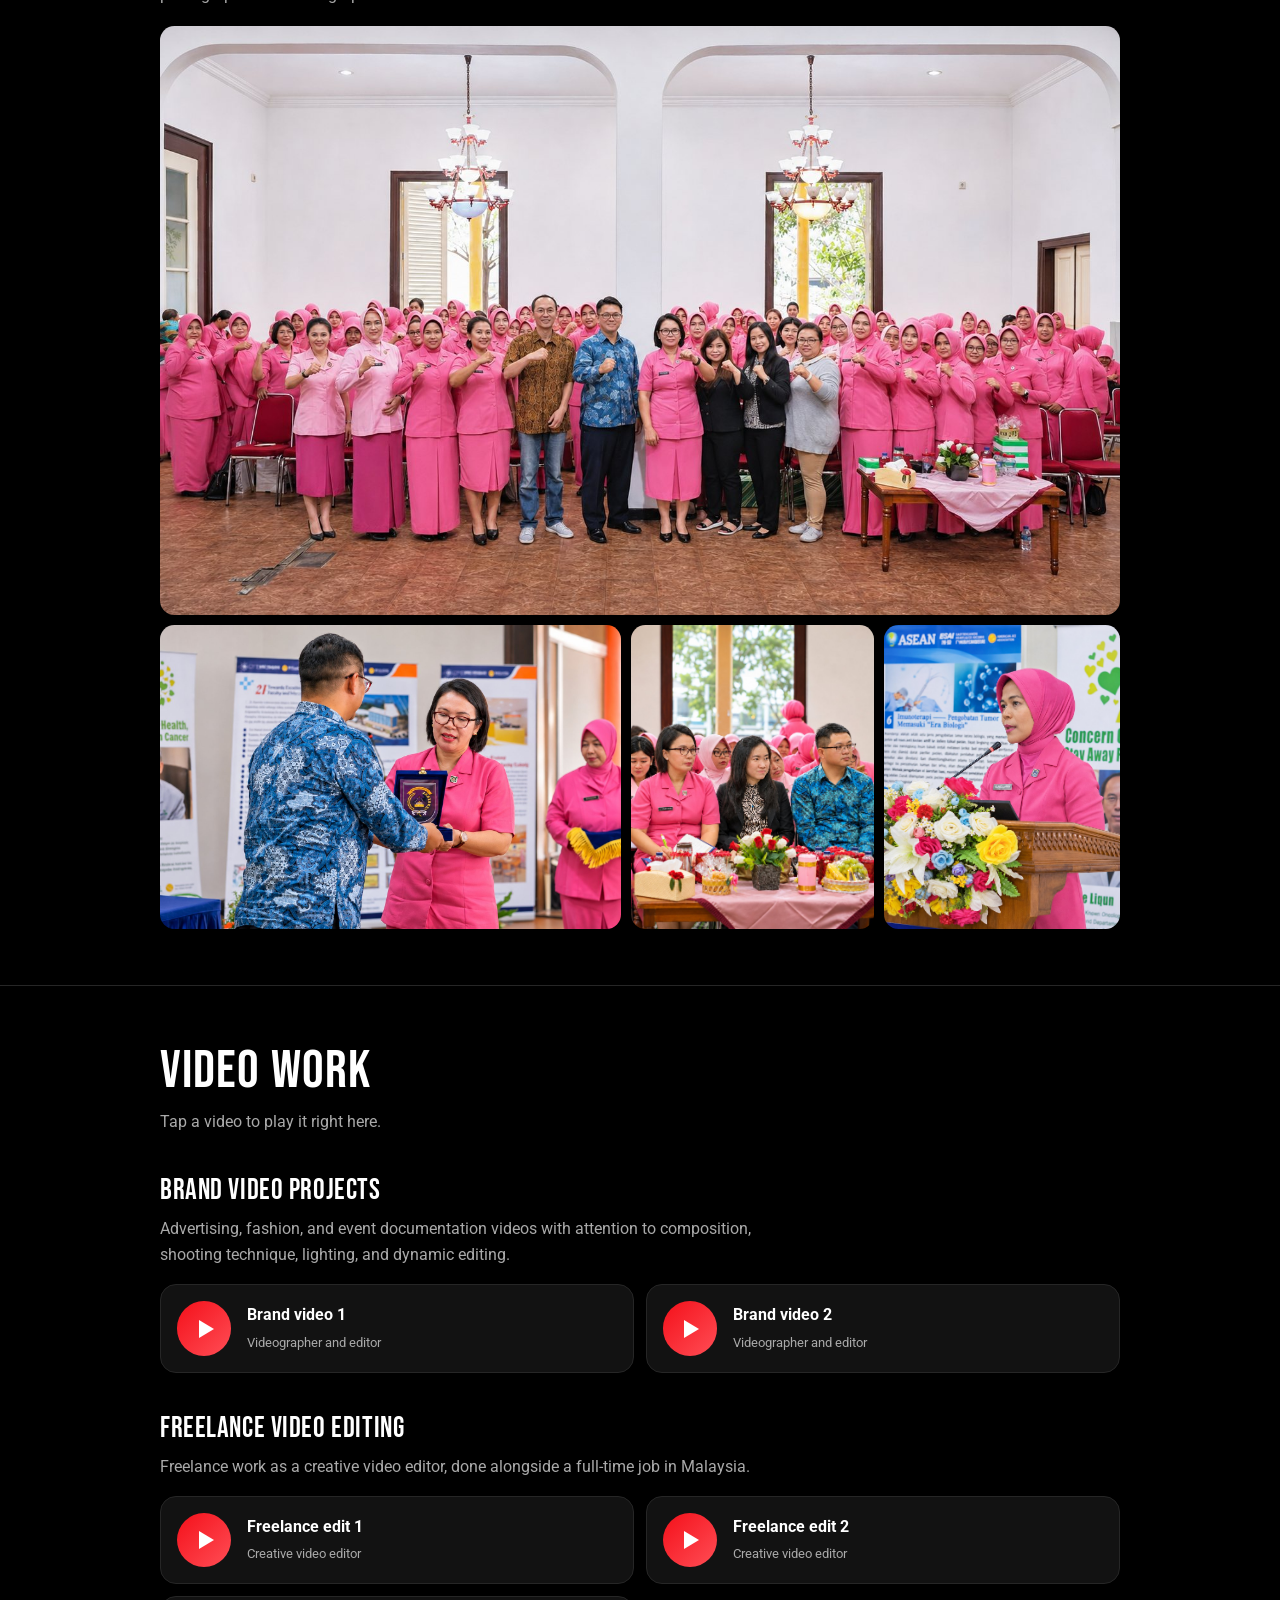
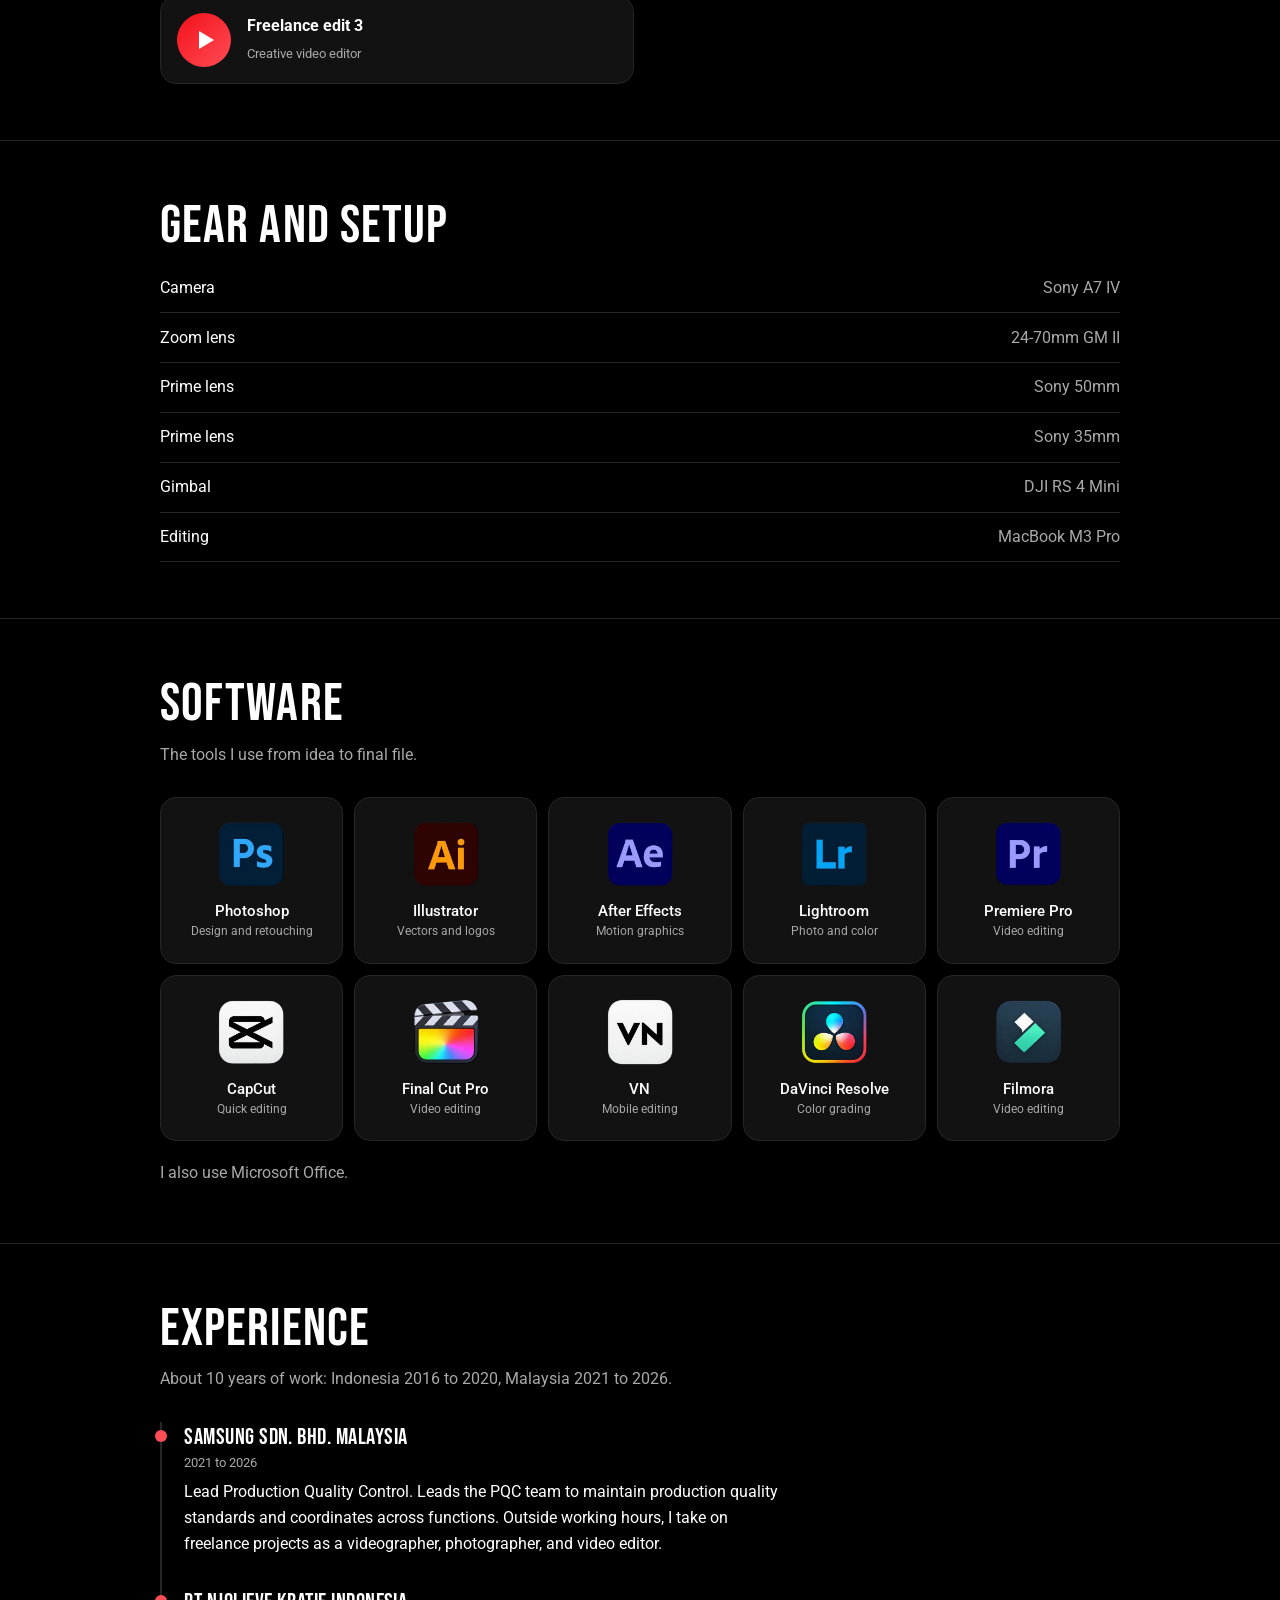
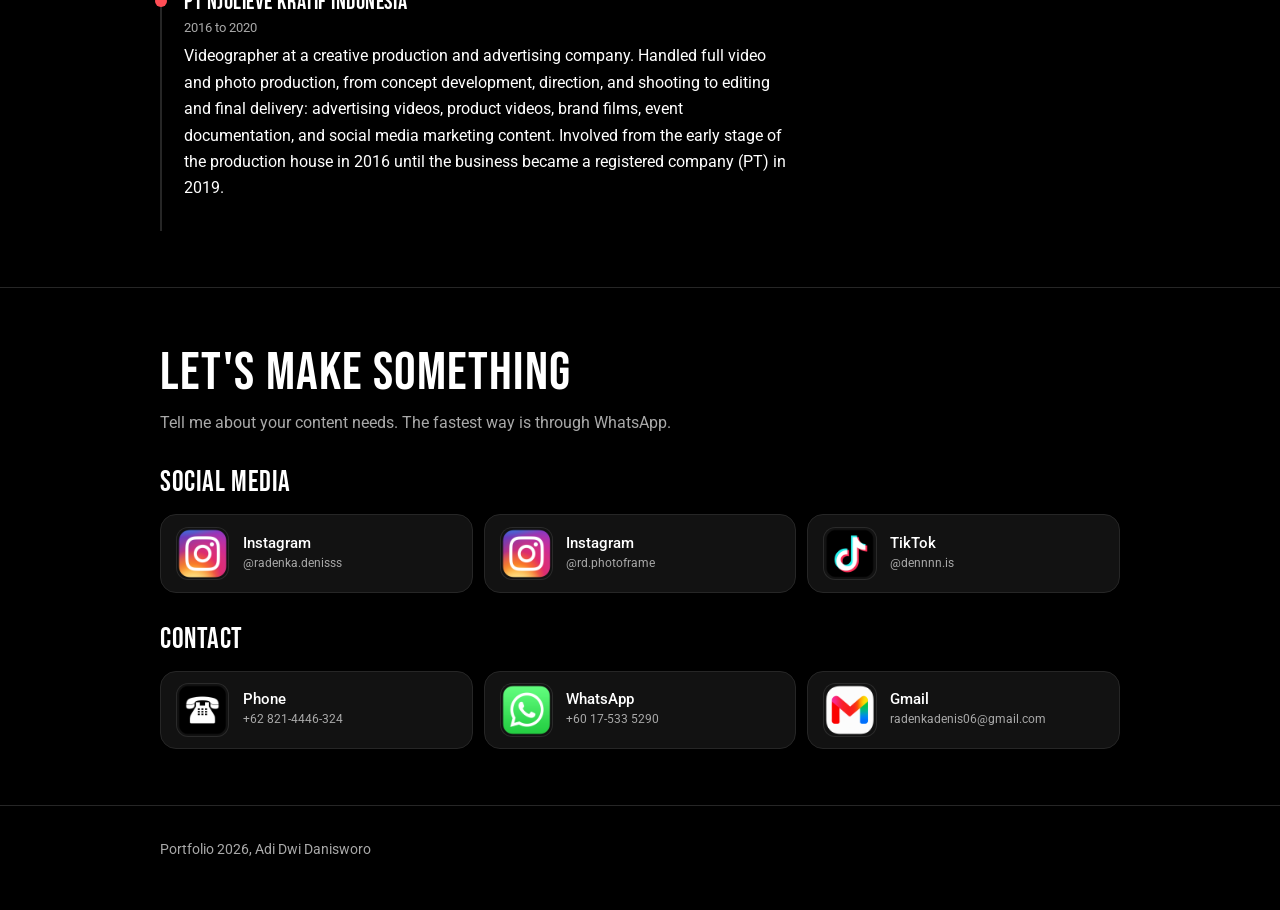
==== commit a2c0700a: "Add files via upload" ====
--- a/index 2.html
+++ b/index 2.html
@@ -16,7 +16,7 @@
 <header class="hero">
 <div class="wrap">
 <nav aria-label="Navigasi">
-<a href="#tentang">Tentang</a><a href="#karya">Karya</a><a href="#video">Video</a><a href="#alat">Gear</a><a href="#software">Software</a><a href="#pengalaman">Pengalaman</a><a href="#kontak">Kontak</a>
+<a href="#tentang">Tentang</a><a href="#karya">Karya</a><a href="#video">Video</a><a href="#alat">Gear</a><a href="#software">Software</a><a href="#pengalaman">Pengalaman</a><a href="#kontak">Kontak</a><span class="langs" role="group" aria-label="Language"><button type="button" data-lang="id" aria-pressed="false">ID</button><button type="button" data-lang="en" aria-pressed="false">EN</button></span>
 </nav>
 <div class="poster">
 <div class="topbar"><span>PORTFOLIO 2026</span><span class="ready">SIAP BEKERJA <svg class="spark" viewBox="0 0 24 24" aria-hidden="true"><path d="M12 0c1 7 5 11 12 12-7 1-11 5-12 12-1-7-5-11-12-12 7-1 11-5 12-12z" fill="currentColor"/></svg></span></div>
@@ -64,6 +64,49 @@
 <img class="a34" src="assets/images/produk-kursi.jpg" alt="Model duduk di samping kursi klasik dengan sepatu hak tinggi di sekitarnya" loading="lazy">
 <img class="a34" src="assets/images/produk-anting.jpg" alt="Close-up anting manik-manik dengan blazer abu-abu" loading="lazy">
 <img class="w a45" src="assets/images/produk-jaket.jpg" alt="Model dengan mantel oranye di antara balok beton" loading="lazy">
+</div>
+<h3>Celebrity Endorsement Shoot</h3>
+<p class="sub" style="margin-bottom:0">Proyek kerja sama dengan seorang artis dan salah satu brand kosmetik dalam produksi konten promosi profesional, meliputi fotografi dan videografi untuk mendukung kebutuhan pemasaran serta memperkuat citra dan daya tarik brand. Peran saya: fotografer dan videografer.</p>
+<div class="rows">
+<div class="row m3" style="--r:1/1">
+<figure style="--a:1.0;--fp:50% 30%"><img src="assets/images/celeb-1-closeup.jpg" alt="Pria tersenyum dengan krim di wajah" width="1254" height="1254" loading="lazy"></figure>
+<figure style="--a:1.0;--fp:40% 40%"><img src="assets/images/celeb-2-sofa.jpg" alt="Dua orang tertawa di sofa sambil memegang produk" width="1254" height="1254" loading="lazy"></figure>
+<figure style="--a:1.0;--fp:50% 30%"><img src="assets/images/celeb-3-pouch.jpg" alt="Perempuan berhijab memegang pouch produk" width="1254" height="1254" loading="lazy"></figure>
+</div>
+</div>
+<h3>Entrepreneur Event Photoshoot</h3>
+<p class="sub" style="margin-bottom:0">Proyek fotografi dalam acara Entrepreneur yang menghadirkan artis dan selebgram untuk menghadiri pameran serta peluncuran brand dan koleksi katalog pakaian terbaru. Dokumentasi mencakup aktivitas acara, interaksi para tamu, serta produk dan koleksi terbaru untuk kebutuhan promosi dan publikasi brand. Peran saya: fotografer.</p>
+<div class="rows">
+<div class="row">
+<figure style="--a:0.771"><img src="assets/images/ent-1-panggung.jpg" alt="Pembawa acara dan dua pembicara di panggung" width="1101" height="1428" loading="lazy"></figure>
+<figure style="--a:1.055"><img src="assets/images/ent-2-berdiri.jpg" alt="Enam tamu berpose berdiri berjejer" width="941" height="892" loading="lazy"></figure>
+<figure style="--a:1.12"><img src="assets/images/ent-4-tamu.jpg" alt="Tiga tamu berfoto bersama di acara" width="1450" height="1295" loading="lazy"></figure>
+</div>
+<div class="row">
+<figure style="--a:1.268"><img src="assets/images/ent-3-duduk.jpg" alt="Enam tamu duduk di sofa sambil melambai" width="941" height="742" loading="lazy"></figure>
+<figure style="--a:1.207"><img src="assets/images/ent-5-koleksi.jpg" alt="Dua tamu melihat koleksi pakaian di rak" width="1450" height="1201" loading="lazy"></figure>
+</div>
+</div>
+<h3>Private Event Photoshoot &amp; Videography</h3>
+<p class="sub" style="margin-bottom:0">Proyek fotografi dan videografi dalam acara privat yang bertujuan mengabadikan momen-momen spesial dan berharga klien. Dokumentasi mencakup berbagai rangkaian acara, ekspresi, serta interaksi untuk menghasilkan foto dan video berkualitas profesional yang dapat menjadi kenangan istimewa bagi klien. Peran saya: fotografer dan videografer.</p>
+<div class="rows">
+<div class="row">
+<figure style="--a:0.71"><img src="assets/images/priv-1-maple.jpg" alt="Potret perempuan tersenyum dengan dekor daun maple merah" width="1057" height="1488" loading="lazy"></figure>
+<figure style="--a:0.562"><img src="assets/images/priv-2-keluarga.jpg" alt="Keluarga berbaju putih berfoto di depan dekor musim gugur" width="1100" height="1957" loading="lazy"></figure>
+<figure style="--a:0.607"><img src="assets/images/priv-3-halloween.jpg" alt="Potret perempuan dengan dekor Halloween berwarna emas dan oranye" width="1100" height="1812" loading="lazy"></figure>
+</div>
+</div>
+<h3>Photoshoot Documentary Moments</h3>
+<p class="sub" style="margin-bottom:0">Proyek fotografi dan videografi dokumenter yang berfokus pada pengambilan momen nyata, aktivitas, serta interaksi secara natural dan autentik. Dokumentasi dilakukan dengan pendekatan storytelling visual untuk menangkap detail, suasana, dan cerita di balik setiap momen, menghasilkan karya yang bermakna dan berkesan. Peran saya: fotografer dan videografer.</p>
+<div class="rows">
+<div class="row">
+<figure style="--a:1.63"><img src="assets/images/doc-1-grup.jpg" alt="Foto bersama seluruh hadirin acara" width="1500" height="920" loading="lazy"></figure>
+</div>
+<div class="row m3" style="--r:4/5">
+<figure style="--a:1.517"><img src="assets/images/doc-2-plakat.jpg" alt="Penyerahan plakat penghargaan di acara" width="1500" height="989" loading="lazy"></figure>
+<figure style="--a:0.8;--fp:50% 25%"><img src="assets/images/doc-3-hadirin.jpg" alt="Hadirin duduk mendengarkan acara" width="1122" height="1402" loading="lazy"></figure>
+<figure style="--a:0.778;--fp:50% 25%"><img src="assets/images/doc-4-podium.jpg" alt="Pembicara di podium dengan bunga" width="1106" height="1422" loading="lazy"></figure>
+</div>
 </div>
 </div>
 </section>
@@ -129,8 +172,8 @@
 <h2>Pengalaman</h2>
 <p class="sub">Sekitar 10 tahun berkarya: Indonesia 2016 sampai 2020, Malaysia 2021 sampai 2026.</p>
 <div class="tl">
-<div><b>Samsung Sdn. Bhd. Malaysia</b><small>Januari 2021 sampai Desember 2026</small><p>Lead Production Quality Control. Memimpin tim PQC untuk menjaga standar kualitas produksi dan berkoordinasi lintas fungsi. Di luar jam kerja, saya mengambil proyek freelance sebagai videografer, fotografer, dan editor video.</p></div>
-<div><b>PT Njolieve Kratif Indonesia</b><small>Januari 2016 sampai Desember 2020</small><p>Videografer di perusahaan produksi kreatif dan periklanan. Menangani produksi video dan foto secara menyeluruh, dari pengembangan konsep, pengarahan, dan pengambilan gambar sampai penyuntingan dan penyerahan hasil akhir: video iklan, video produk, film brand, dokumentasi acara, dan konten pemasaran media sosial. Terlibat sejak fase awal production house pada 2016 sampai usahanya berbadan hukum PT pada 2019.</p></div>
+<div><b>Samsung Sdn. Bhd. Malaysia</b><small>2021 sampai 2026</small><p>Lead Production Quality Control. Memimpin tim PQC untuk menjaga standar kualitas produksi dan berkoordinasi lintas fungsi. Di luar jam kerja, saya mengambil proyek freelance sebagai videografer, fotografer, dan editor video.</p></div>
+<div><b>PT Njolieve Kratif Indonesia</b><small>2016 sampai 2020</small><p>Videografer di perusahaan produksi kreatif dan periklanan. Menangani produksi video dan foto secara menyeluruh, dari pengembangan konsep, pengarahan, dan pengambilan gambar sampai penyuntingan dan penyerahan hasil akhir: video iklan, video produk, film brand, dokumentasi acara, dan konten pemasaran media sosial. Terlibat sejak fase awal production house pada 2016 sampai usahanya berbadan hukum PT pada 2019.</p></div>
 </div>
 </div>
 </section>
@@ -139,13 +182,17 @@
 <div class="wrap">
 <h2>Mari bikin sesuatu</h2>
 <p class="sub">Ceritakan kebutuhan konten Anda. Cara tercepat adalah lewat WhatsApp.</p>
-<div class="contact">
-<a class="btn main" href="https://wa.me/60175335290" target="_blank" rel="noopener">WhatsApp +60 17-533 5290</a>
-<a class="btn" href="mailto:radenkadenis06@gmail.com">radenkadenis06@gmail.com</a>
-<a class="btn" href="https://www.instagram.com/rd.photoframe" target="_blank" rel="noopener">Instagram @rd.photoframe</a>
-<a class="btn" href="https://www.instagram.com/radenka.denisss" target="_blank" rel="noopener">Instagram @radenka.denisss</a>
-<a class="btn" href="https://www.tiktok.com/@dennnn.is" target="_blank" rel="noopener">TikTok @dennnn.is</a>
-<a class="btn" href="tel:+628214446324">Indonesia +62 821-4446-324</a>
+<h3>Sosial media</h3>
+<div class="ctg">
+<a class="ct" href="https://www.instagram.com/radenka.denisss" target="_blank" rel="noopener"><span class="ci" style="--x:0;--y:0" role="img" aria-label="Logo Instagram"></span><span class="nm"><b>Instagram</b><small>@radenka.denisss</small></span></a>
+<a class="ct" href="https://www.instagram.com/rd.photoframe" target="_blank" rel="noopener"><span class="ci" style="--x:1;--y:0" role="img" aria-label="Logo Instagram"></span><span class="nm"><b>Instagram</b><small>@rd.photoframe</small></span></a>
+<a class="ct" href="https://www.tiktok.com/@dennnn.is" target="_blank" rel="noopener"><span class="ci" style="--x:2;--y:0" role="img" aria-label="Logo TikTok"></span><span class="nm"><b>TikTok</b><small>@dennnn.is</small></span></a>
+</div>
+<h3>Kontak</h3>
+<div class="ctg">
+<a class="ct" href="tel:+628214446324"><span class="ci" style="--x:0;--y:1" role="img" aria-label="Logo Telepon"></span><span class="nm"><b>Telepon</b><small>+62 821-4446-324</small></span></a>
+<a class="ct" href="https://wa.me/60175335290" target="_blank" rel="noopener"><span class="ci" style="--x:1;--y:1" role="img" aria-label="Logo WhatsApp"></span><span class="nm"><b>WhatsApp</b><small>+60 17-533 5290</small></span></a>
+<a class="ct" href="mailto:radenkadenis06@gmail.com"><span class="ci" style="--x:2;--y:1" role="img" aria-label="Logo Gmail"></span><span class="nm"><b>Gmail</b><small>radenkadenis06@gmail.com</small></span></a>
 </div>
 </div>
 </section>
@@ -159,5 +206,133 @@
 (function(){var i=document.querySelector('.hr img'),n=['adi-hero.PNG','hero.png','hero.PNG','hero.JPEG','hero.jpg'],k=0;
 if(!i)return;i.addEventListener('error',function(){if(k<n.length){i.src='assets/images/'+n[k++];}});})();
 </script>
+<script data-video-inline>
+(function(){
+document.querySelectorAll('.vid[data-id]').forEach(function(v){
+ var b=v.querySelector('.vbtn'); if(!b)return;
+ b.addEventListener('click',function(e){
+  e.stopImmediatePropagation();
+  var id=v.getAttribute('data-id'),t=v.querySelector('b').textContent;
+  v.classList.add('on');
+  v.innerHTML='<div class="frame"><iframe src="https://drive.google.com/file/d/'+id+'/preview" title="'+t+'" allow="autoplay; fullscreen" allowfullscreen></iframe></div><a class="vopen" href="https://drive.google.com/file/d/'+id+'/view" target="_blank" rel="noopener">Buka di Google Drive</a>';
+  if(window.applyLang)window.applyLang();
+ });
+});
+})();
+</script>
+<script data-i18n-inline>
+/* bahasa otomatis: Indonesia / Inggris */
+(function(){
+var EN={
+"Tentang": "About",
+"Karya": "Work",
+"Pengalaman": "Experience",
+"Kontak": "Contact",
+"SIAP BEKERJA": "AVAILABLE FOR WORK",
+"TENTANG SAYA": "ABOUT ME",
+"PENGALAMAN": "EXPERIENCE",
+"10 TAHUN": "10 YEARS",
+"Saya adalah kreator visual yang berpengalaman dalam fotografi, videografi, dan produksi konten kreatif. Saya membantu brand, bisnis, dan individu menghasilkan konten visual yang menarik, profesional, dan efektif untuk kebutuhan promosi maupun komunikasi.": "I am a visual creator experienced in photography, videography, and creative content production. I help brands, businesses, and individuals create visual content that is engaging, professional, and effective for promotion and communication.",
+"Perjalanan saya": "My journey",
+"Saya belajar secara otodidak sejak kelas 1 SMK dan kini punya pengalaman sekitar 10 tahun: Indonesia 2016 sampai 2020, Malaysia 2021 sampai 2026. Bagi saya waktu adalah aset berharga, jadi kedisiplinan dan manajemen waktu selalu ikut dalam setiap proyek.": "I taught myself video, photography, and editing from my first year of vocational high school, and I now have about 10 years of experience: Indonesia 2016 to 2020, Malaysia 2021 to 2026. To me, time is a valuable asset, so discipline and time management are part of every project.",
+"Karya foto": "Photo work",
+"Ketuk gambar untuk memperbesar.": "Tap an image to enlarge.",
+"Project modeling ZALORA": "ZALORA modeling project",
+"Dokumentasi foto dan video acara seleksi model bersama ZALORA, dengan peserta dari berbagai negara Asia termasuk Miss Indonesia dan Miss Singapore. Peran saya: fotografer dan videografer.": "Photo and video documentation of a model selection event with ZALORA, featuring participants from across Asia, including Miss Indonesia and Miss Singapore. My role: photographer and videographer.",
+"Photoshoot produk": "Product photoshoot",
+"Fotografi produk untuk media sosial dan kampanye pemasaran digital sebuah brand, dengan fokus pada komposisi, pencahayaan, dan penyajian produk. Peran saya: fotografer dan videografer.": "Product photography for a brand's social media and digital marketing campaigns, focused on composition, lighting, and product presentation. My role: photographer and videographer.",
+"Karya video": "Video work",
+"Ketuk video untuk memutarnya langsung di sini.": "Tap a video to play it right here.",
+"Video advertising, fashion, dan dokumentasi event dengan perhatian pada komposisi, teknik pengambilan gambar, pencahayaan, dan editing yang dinamis.": "Advertising, fashion, and event documentation videos with attention to composition, shooting technique, lighting, and dynamic editing.",
+"Videografer dan editor": "Videographer and editor",
+"Pekerjaan freelance sebagai creative video editor, dikerjakan sambil bekerja penuh waktu di Malaysia.": "Freelance work as a creative video editor, done alongside a full-time job in Malaysia.",
+"Gear dan setup": "Gear and setup",
+"Kamera": "Camera",
+"Lensa zoom": "Zoom lens",
+"Lensa prime": "Prime lens",
+"Editing": "Editing",
+"Alat yang saya pakai dari ide sampai file akhir.": "The tools I use from idea to final file.",
+"Desain dan retouch": "Design and retouching",
+"Vektor dan logo": "Vectors and logos",
+"Foto dan warna": "Photo and color",
+"Editing video": "Video editing",
+"Edit cepat": "Quick editing",
+"Edit di ponsel": "Mobile editing",
+"Selain itu saya juga memakai Microsoft Office.": "I also use Microsoft Office.",
+"Sekitar 10 tahun berkarya: Indonesia 2016 sampai 2020, Malaysia 2021 sampai 2026.": "About 10 years of work: Indonesia 2016 to 2020, Malaysia 2021 to 2026.",
+"2021 sampai 2026": "2021 to 2026",
+"2016 sampai 2020": "2016 to 2020",
+"Lead Production Quality Control. Memimpin tim PQC untuk menjaga standar kualitas produksi dan berkoordinasi lintas fungsi. Di luar jam kerja, saya mengambil proyek freelance sebagai videografer, fotografer, dan editor video.": "Lead Production Quality Control. Leads the PQC team to maintain production quality standards and coordinates across functions. Outside working hours, I take on freelance projects as a videographer, photographer, and video editor.",
+"Videografer di perusahaan produksi kreatif dan periklanan. Menangani produksi video dan foto secara menyeluruh, dari pengembangan konsep, pengarahan, dan pengambilan gambar sampai penyuntingan dan penyerahan hasil akhir: video iklan, video produk, film brand, dokumentasi acara, dan konten pemasaran media sosial. Terlibat sejak fase awal production house pada 2016 sampai usahanya berbadan hukum PT pada 2019.": "Videographer at a creative production and advertising company. Handled full video and photo production, from concept development, direction, and shooting to editing and final delivery: advertising videos, product videos, brand films, event documentation, and social media marketing content. Involved from the early stage of the production house in 2016 until the business became a registered company (PT) in 2019.",
+"Mari bikin sesuatu": "Let's make something",
+"Ceritakan kebutuhan konten Anda. Cara tercepat adalah lewat WhatsApp.": "Tell me about your content needs. The fastest way is through WhatsApp.",
+"Sosial media": "Social media",
+"Telepon": "Phone",
+"Buka di Google Drive": "Open in Google Drive",
+"Navigasi": "Navigation",
+"Pratinjau gambar": "Image preview",
+"Adi Dwi Danisworo memegang kamera di atas gimbal": "Adi Dwi Danisworo holding a camera on a gimbal",
+"Para peserta seleksi model ZALORA berbaris mendengarkan arahan": "ZALORA model selection participants lined up listening to instructions",
+"Model berpose di depan logo ZALORA dengan topi hijau": "Model posing in front of the ZALORA logo in a green cap",
+"Model berjalan di runway ZALORA": "Model walking on the ZALORA runway",
+"Dua juri mencatat saat seleksi model": "Two judges taking notes during model selection",
+"Model berbaring di karpet bulu dikelilingi sepatu flat berhias kristal": "Model lying on a fur rug surrounded by crystal-embellished flats",
+"Model duduk di samping kursi klasik dengan sepatu hak tinggi di sekitarnya": "Model sitting beside a classic chair with high heels around her",
+"Close-up anting manik-manik dengan blazer abu-abu": "Close-up of beaded earrings with a gray blazer",
+"Model dengan mantel oranye di antara balok beton": "Model in an orange coat between concrete beams"
+};
+Object.assign(EN,{"Proyek kerja sama dengan seorang artis dan salah satu brand kosmetik dalam produksi konten promosi profesional, meliputi fotografi dan videografi untuk mendukung kebutuhan pemasaran serta memperkuat citra dan daya tarik brand. Peran saya: fotografer dan videografer.": "A collaboration with an artist and a cosmetics brand to produce professional promotional content, covering photography and videography to support marketing needs and strengthen the brand's image and appeal. My role: photographer and videographer.", "Proyek fotografi dalam acara Entrepreneur yang menghadirkan artis dan selebgram untuk menghadiri pameran serta peluncuran brand dan koleksi katalog pakaian terbaru. Dokumentasi mencakup aktivitas acara, interaksi para tamu, serta produk dan koleksi terbaru untuk kebutuhan promosi dan publikasi brand. Peran saya: fotografer.": "A photography project at an Entrepreneur event featuring artists and influencers attending an exhibition and the launch of a brand and its latest clothing catalog collection. Documentation covers event activities, guest interactions, and the latest products and collections for brand promotion and publication. My role: photographer.", "Proyek fotografi dan videografi dalam acara privat yang bertujuan mengabadikan momen-momen spesial dan berharga klien. Dokumentasi mencakup berbagai rangkaian acara, ekspresi, serta interaksi untuk menghasilkan foto dan video berkualitas profesional yang dapat menjadi kenangan istimewa bagi klien. Peran saya: fotografer dan videografer.": "A photography and videography project at a private event, aimed at capturing the client's special and precious moments. Documentation covers the event program, expressions, and interactions to produce professional-quality photos and videos that become special memories for the client. My role: photographer and videographer.", "Proyek fotografi dan videografi dokumenter yang berfokus pada pengambilan momen nyata, aktivitas, serta interaksi secara natural dan autentik. Dokumentasi dilakukan dengan pendekatan storytelling visual untuk menangkap detail, suasana, dan cerita di balik setiap momen, menghasilkan karya yang bermakna dan berkesan. Peran saya: fotografer dan videografer.": "A documentary photography and videography project focused on capturing real moments, activities, and interactions naturally and authentically. The documentation uses a visual storytelling approach to capture details, atmosphere, and the story behind each moment, producing meaningful and memorable work. My role: photographer and videographer.", "Pria tersenyum dengan krim di wajah": "Man smiling with cream dabs on his face", "Dua orang tertawa di sofa sambil memegang produk": "Two people laughing on a sofa holding products", "Perempuan berhijab memegang pouch produk": "Woman in a hijab holding a product pouch", "Pembawa acara dan dua pembicara di panggung": "Host and two speakers on stage", "Enam tamu berpose berdiri berjejer": "Six guests posing in a line", "Enam tamu duduk di sofa sambil melambai": "Six guests seated on a sofa waving", "Tiga tamu berfoto bersama di acara": "Three guests posing together at the event", "Dua tamu melihat koleksi pakaian di rak": "Two guests browsing the clothing collection on a rack", "Potret perempuan tersenyum dengan dekor daun maple merah": "Portrait of a smiling woman with red maple leaf decor", "Keluarga berbaju putih berfoto di depan dekor musim gugur": "Family in white posing in front of autumn decor", "Potret perempuan dengan dekor Halloween berwarna emas dan oranye": "Portrait of a woman with gold and orange Halloween decor", "Foto bersama seluruh hadirin acara": "Group photo of all event attendees", "Penyerahan plakat penghargaan di acara": "Presentation of a plaque at the event", "Hadirin duduk mendengarkan acara": "Attendees seated listening to the program", "Pembicara di podium dengan bunga": "Speaker at the podium with flowers"});
+var META_EN="Photography, videography, and editing portfolio for brands, influencers, and business owners.";
+var META_ID=(document.querySelector('meta[name="description"]')||{}).content||'';
+var cur='id',tx=new WeakMap(),at=new WeakMap();
+function tr(s,l){
+ if(l!=='en')return s;
+ var k=s.trim(); if(!k)return s;
+ if(EN.hasOwnProperty(k))return s.replace(k,EN[k]);
+ var m=k.match(/^Logo (.+)$/); if(m)return s.replace(k,m[1]+' logo');
+ return s;
+}
+function apply(l){
+ cur=l;
+ var w=document.createTreeWalker(document.body,NodeFilter.SHOW_TEXT,null),n;
+ while((n=w.nextNode())){
+  var p=n.parentNode&&n.parentNode.nodeName;
+  if(p==='SCRIPT'||p==='STYLE')continue;
+  if(!tx.has(n))tx.set(n,n.nodeValue);
+  n.nodeValue=tr(tx.get(n),l);
+ }
+ document.querySelectorAll('[alt],[aria-label],[title]').forEach(function(el){
+  var o=at.get(el)||{};
+  ['alt','aria-label','title'].forEach(function(a){
+   if(el.hasAttribute(a)){ if(!(a in o))o[a]=el.getAttribute(a); el.setAttribute(a,tr(o[a],l)); }
+  });
+  at.set(el,o);
+ });
+ document.documentElement.lang=l;
+ var md=document.querySelector('meta[name="description"]'); if(md)md.setAttribute('content',l==='en'?META_EN:META_ID);
+ document.querySelectorAll('.langs button').forEach(function(b){
+  var on=b.getAttribute('data-lang')===l; b.classList.toggle('on',on); b.setAttribute('aria-pressed',on?'true':'false');
+ });
+}
+function detect(){
+ var s=null; try{s=localStorage.getItem('lang');}catch(e){}
+ if(s==='id'||s==='en')return s;
+ var l=(navigator.languages&&navigator.languages[0])||navigator.language||'en';
+ return /^(id|in)(-|$)/i.test(l)?'id':'en';
+}
+window.applyLang=function(){apply(cur);};
+document.querySelectorAll('.langs button').forEach(function(b){
+ b.addEventListener('click',function(){
+  var l=b.getAttribute('data-lang'); try{localStorage.setItem('lang',l);}catch(e){}
+  apply(l);
+ });
+});
+apply(detect());
+})();
+</script>
+<script>
+(function(){var d=document.getElementById('lb');if(!d)return;var i=d.querySelector('img');
+document.querySelectorAll('.rows img').forEach(function(m){m.addEventListener('click',function(){i.src=m.src;i.alt=m.alt;d.showModal();});});})();
+</script>
 </body>
 </html>
--- a/style.css
+++ b/style.css
@@ -131,3 +131,36 @@
 .frame iframe{position:absolute;inset:0;width:100%;height:100%;border:0}
 .vopen{display:inline-block;margin:.7rem .4rem .3rem;color:var(--muted);font-size:.88rem}
 .vopen:hover{color:#fff}
+
+/* kontak */
+.ctg{display:grid;gap:.7rem;margin:.8rem 0 0}
+#kontak h3{margin-top:1.8rem}
+.ct{display:flex;align-items:center;gap:.9rem;padding:.8rem 1rem;border:1px solid var(--line);border-radius:1rem;background:var(--panel);text-decoration:none;transition:border-color .2s,transform .2s}
+.ct:hover{border-color:var(--red);transform:translateY(-2px)}
+.ct .nm{min-width:0}
+.ct .nm small{overflow-wrap:anywhere}
+.ci{flex:none;width:3.2rem;height:3.2rem;border-radius:22%;background:url(assets/images/kontak.png) no-repeat;background-size:300% 200%;background-position:calc(var(--x)*50%) calc(var(--y)*100%);box-shadow:0 0 0 1px #2a2a2a}
+@media(min-width:760px){.ctg{grid-template-columns:repeat(3,1fr)}}
+
+/* pilihan bahasa */
+.langs{margin-left:auto;display:flex;gap:.3rem}
+.langs button{all:unset;cursor:pointer;padding:.25rem .65rem;border:1px solid var(--line);border-radius:999px;font-size:.76rem;letter-spacing:.1em;color:var(--muted);transition:background .2s,color .2s}
+.langs button:hover{color:#fff}
+.langs button.on{background:var(--red);border-color:var(--red);color:#fff}
+.langs button:focus-visible{outline:2px solid var(--red);outline-offset:2px}
+
+/* galeri baris (proyek foto baru) */
+.rows{display:grid;gap:.6rem;margin-top:1.1rem}
+.row{display:flex;gap:.6rem}
+.row figure{margin:0;flex:var(--a) 1 0;min-width:0}
+.row img{display:block;width:100%;height:auto;border-radius:.9rem;cursor:zoom-in;transition:transform .25s}
+.row img:hover{transform:scale(1.015)}
+@media(max-width:759px){
+.row{flex-direction:column}
+.row figure{flex:none;width:100%}
+.row.m3{display:grid;grid-template-columns:1fr 1fr;gap:.5rem}
+.row.m3 figure:first-child{grid-column:1/-1}
+.row.m3 figure:not(:first-child){aspect-ratio:var(--r,4/5)}
+.row.m3 figure:not(:first-child) img{height:100%;object-fit:cover;object-position:var(--fp,50% 30%)}
+}
+@media(prefers-reduced-motion:reduce){.row img{transition:none}}
